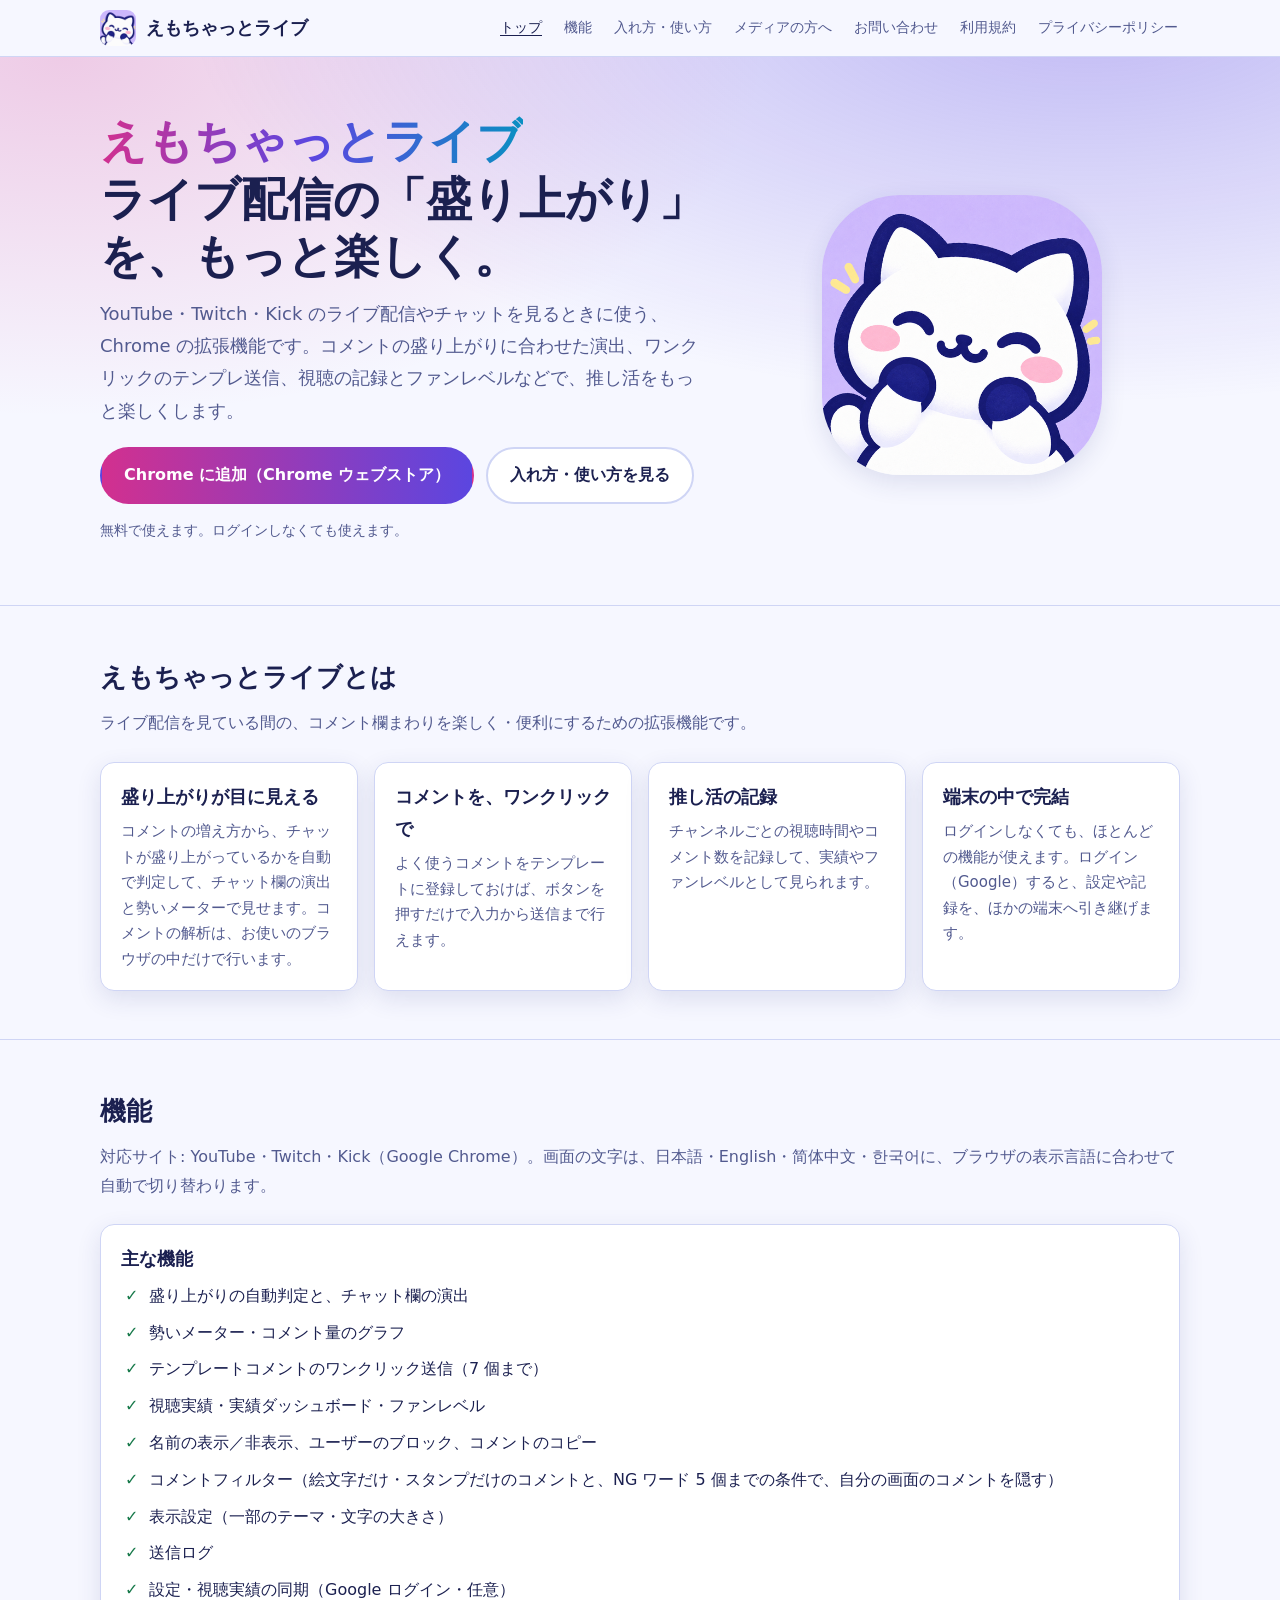
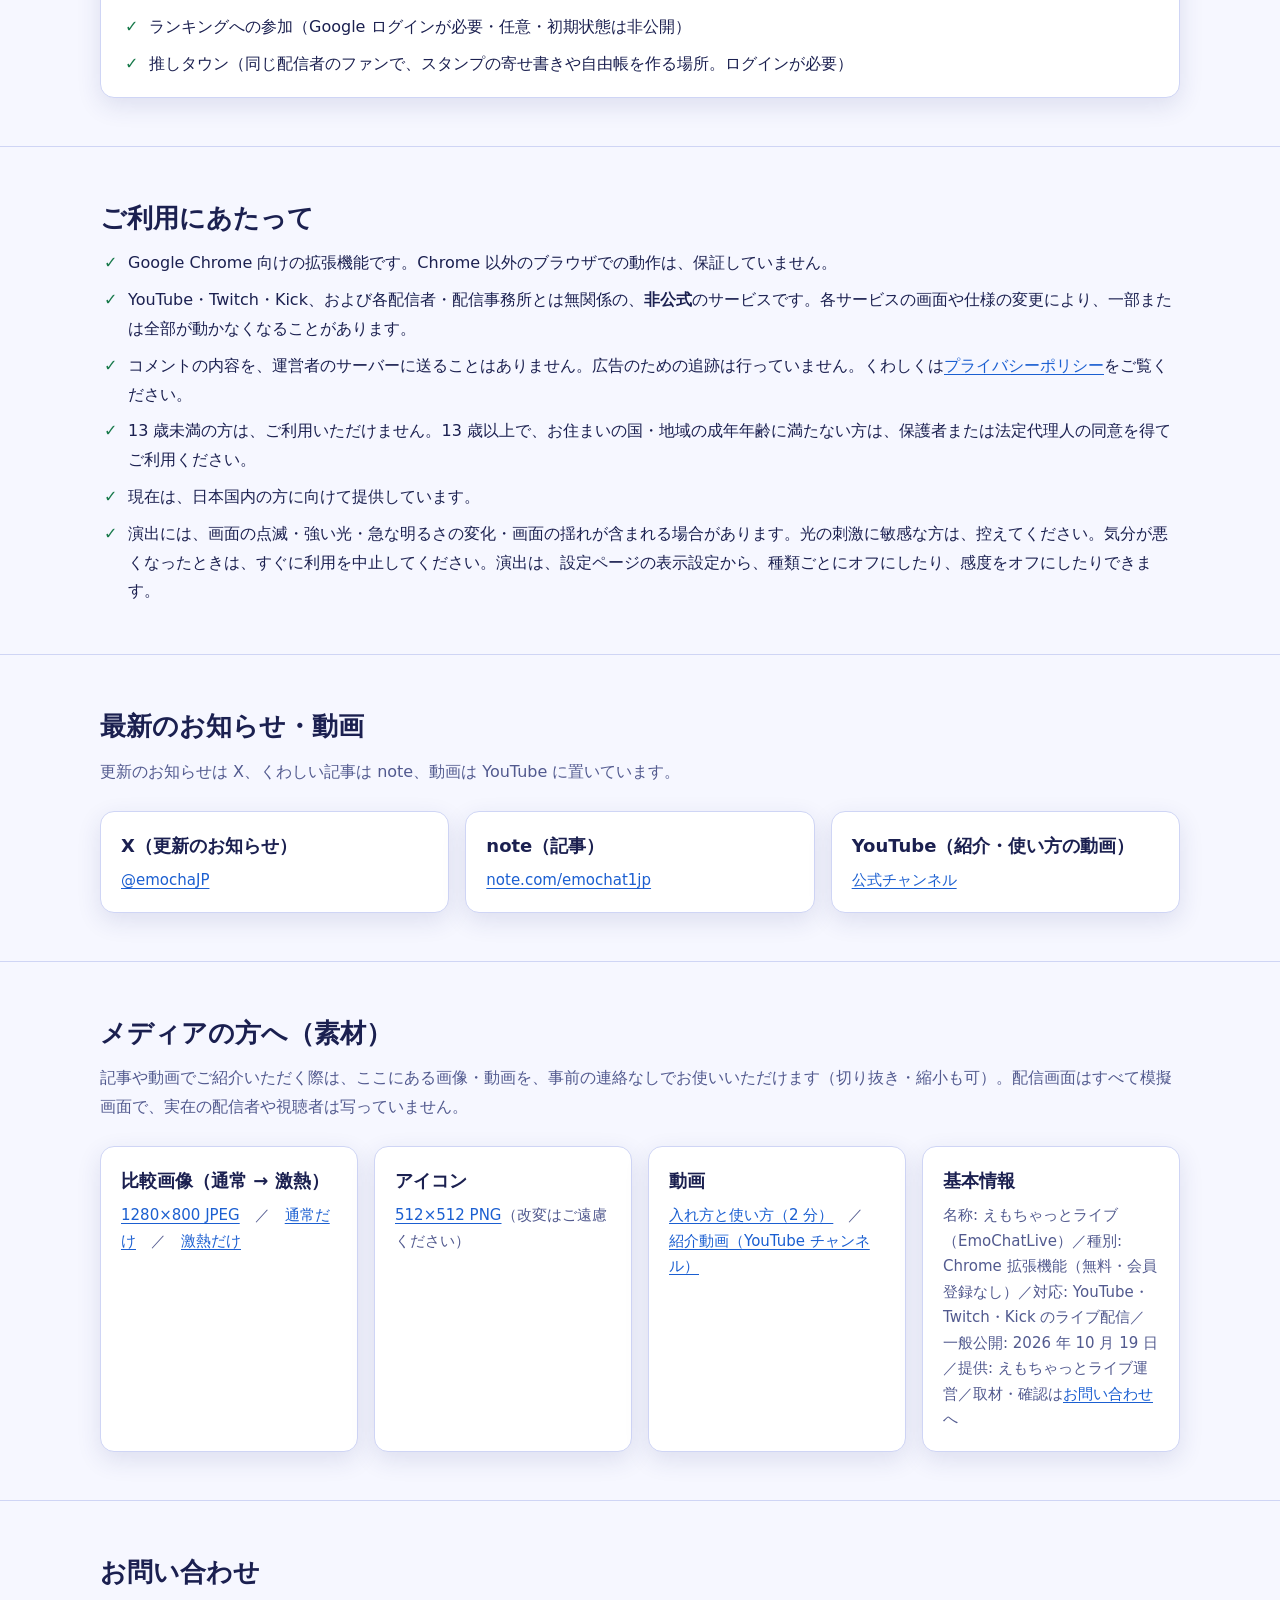
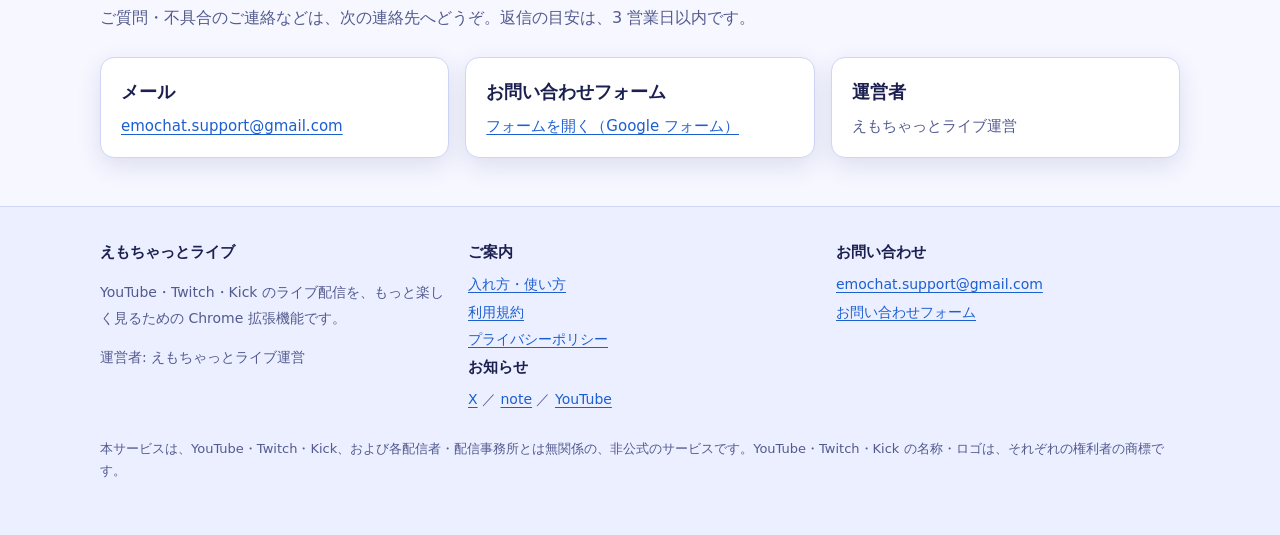
==== index.html @ 30ceb1df "サイト更新 2026-10-21: 入れ方・使い方ページ、メディア向け素材、お知らせのリンク、検索対策、運営者名を「えもちゃっとライブ運営」に" ====
<!doctype html>
<html lang="ja">
<head>
<meta charset="utf-8">
<meta name="viewport" content="width=device-width, initial-scale=1">
<meta name="google-site-verification" content="KepsqRYicGoGAo3bhRqk8QvxzoFtcmB6B_BzZNCmtBs">
<title>えもちゃっとライブ｜YouTube・Twitch・Kick のライブ配信のチャット欄が光る Chrome 拡張機能（無料）</title>
<meta name="description" content="YouTube・Twitch・Kick のライブ配信で、コメントが盛り上がるとチャット欄が光り、紙吹雪や花火が出る無料の Chrome 拡張機能「えもちゃっとライブ」の公式サイト。勢い表示・テンプレ送信・弾幕・名前非表示・推し活の記録まで、会員登録なしで使えます。">
<meta property="og:title" content="えもちゃっとライブ｜ライブ配信のチャット欄が光る Chrome 拡張機能（無料）">
<meta property="og:description" content="YouTube・Twitch・Kick のライブ配信で、コメントが盛り上がるとチャット欄が光り、紙吹雪や花火が出る無料の Chrome 拡張機能「えもちゃっとライブ」の公式サイト。勢い表示・テンプレ送信・弾幕・名前非表示・推し活の記録まで、会員登録なしで使えます。">
<meta property="og:type" content="website">
<meta property="og:image" content="https://shijou1019-netizen.github.io/emochatlive/assets/og-image.jpg">
<meta property="og:image:width" content="1200">
<meta property="og:image:height" content="630">
<meta property="og:url" content="https://shijou1019-netizen.github.io/emochatlive/">
<meta property="og:site_name" content="えもちゃっとライブ">
<meta name="twitter:card" content="summary_large_image">
<meta name="twitter:site" content="@emochaJP">
<meta name="theme-color" content="#0b1030">
<link rel="icon" type="image/png" href="assets/favicon.png">
<link rel="apple-touch-icon" href="assets/apple-touch-icon.png">
<link rel="canonical" href="https://shijou1019-netizen.github.io/emochatlive/">
<script type="application/ld+json">
{
  "@context": "https://schema.org",
  "@type": "SoftwareApplication",
  "name": "えもちゃっとライブ",
  "alternateName": "EmoChatLive",
  "operatingSystem": "Chrome",
  "applicationCategory": "BrowserApplication",
  "datePublished": "2026-10-19",
  "inLanguage": "ja",
  "url": "https://shijou1019-netizen.github.io/emochatlive/",
  "installUrl": "https://chromewebstore.google.com/detail/ccmgnfeochdpmiliekmijnaieobbimhi",
  "offers": { "@type": "Offer", "price": "0", "priceCurrency": "JPY" },
  "description": "YouTube・Twitch・Kick のライブ配信で、コメントが盛り上がるとチャット欄が光り、紙吹雪や花火が出る無料の Chrome 拡張機能。勢い表示・テンプレ送信・弾幕・名前非表示・推し活の記録。会員登録なし。"
}
</script>
<link rel="stylesheet" href="assets/site.css">

</head>
<body>
<a class="skip" href="#main">本文へ移動</a>
<header class="site-header">
  <div class="wrap">
    <a class="brand" href="index.html"><img src="assets/apple-touch-icon.png" alt="" width="36" height="36">えもちゃっとライブ</a>
    <nav class="site-nav" aria-label="サイト内メニュー"><a href="index.html" aria-current="page">トップ</a><a href="index.html#features">機能</a><a href="guide.html">入れ方・使い方</a><a href="index.html#presskit">メディアの方へ</a><a href="index.html#contact">お問い合わせ</a><a href="terms.html">利用規約</a><a href="privacy.html">プライバシーポリシー</a></nav>
  </div>
</header>
<main id="main">

<section class="hero">
  <div class="wrap">
    <div>
      <h1><span class="grad">えもちゃっとライブ</span><br>ライブ配信の「盛り上がり」を、もっと楽しく。</h1>
      <p class="lead">YouTube・Twitch・Kick のライブ配信やチャットを見るときに使う、Chrome の拡張機能です。コメントの盛り上がりに合わせた演出、ワンクリックのテンプレ送信、視聴の記録とファンレベルなどで、推し活をもっと楽しくします。</p>
      <div class="cta">
        <a class="btn primary" href="https://chromewebstore.google.com/detail/ccmgnfeochdpmiliekmijnaieobbimhi" rel="noopener">Chrome に追加（Chrome ウェブストア）</a>
        <a class="btn ghost" href="guide.html">入れ方・使い方を見る</a>
      </div>
      <p class="note">無料で使えます。ログインしなくても使えます。</p>
    </div>
    <img class="icon" src="assets/icon-512.png" alt="えもちゃっとライブのアイコン" width="280" height="280">
  </div>
</section>

<section class="block" id="about">
  <div class="wrap">
    <h2>えもちゃっとライブとは</h2>
    <p class="sub">ライブ配信を見ている間の、コメント欄まわりを楽しく・便利にするための拡張機能です。</p>
    <div class="cards">
      <div class="card"><h3>盛り上がりが目に見える</h3><p>コメントの増え方から、チャットが盛り上がっているかを自動で判定して、チャット欄の演出と勢いメーターで見せます。コメントの解析は、お使いのブラウザの中だけで行います。</p></div>
      <div class="card"><h3>コメントを、ワンクリックで</h3><p>よく使うコメントをテンプレートに登録しておけば、ボタンを押すだけで入力から送信まで行えます。</p></div>
      <div class="card"><h3>推し活の記録</h3><p>チャンネルごとの視聴時間やコメント数を記録して、実績やファンレベルとして見られます。</p></div>
      <div class="card"><h3>端末の中で完結</h3><p>ログインしなくても、ほとんどの機能が使えます。ログイン（Google）すると、設定や記録を、ほかの端末へ引き継げます。</p></div>
    </div>
  </div>
</section>

<section class="block" id="features">
  <div class="wrap">
    <h2>機能</h2>
    <p class="sub">対応サイト: YouTube・Twitch・Kick（Google Chrome）。画面の文字は、日本語・English・简体中文・한국어に、ブラウザの表示言語に合わせて自動で切り替わります。</p>
    <div class="cards">
      <div class="card">
        <h3>主な機能</h3>
        <ul class="check">
          <li>盛り上がりの自動判定と、チャット欄の演出</li>
          <li>勢いメーター・コメント量のグラフ</li>
          <li>テンプレートコメントのワンクリック送信（7 個まで）</li>
          <li>視聴実績・実績ダッシュボード・ファンレベル</li>
          <li>名前の表示／非表示、ユーザーのブロック、コメントのコピー</li>
          <li>コメントフィルター（絵文字だけ・スタンプだけのコメントと、NG ワード 5 個までの条件で、自分の画面のコメントを隠す）</li>
          <li>表示設定（一部のテーマ・文字の大きさ）</li>
          <li>送信ログ</li>
          <li>設定・視聴実績の同期（Google ログイン・任意）</li>
          <li>ランキングへの参加（Google ログインが必要・任意・初期状態は非公開）</li>
          <li>推しタウン（同じ配信者のファンで、スタンプの寄せ書きや自由帳を作る場所。ログインが必要）</li>
        </ul>
      </div>
    </div>
  </div>
</section>

<section class="block" id="notes">
  <div class="wrap">
    <h2>ご利用にあたって</h2>
    <ul class="check">
      <li>Google Chrome 向けの拡張機能です。Chrome 以外のブラウザでの動作は、保証していません。</li>
      <li>YouTube・Twitch・Kick、および各配信者・配信事務所とは無関係の、<strong>非公式</strong>のサービスです。各サービスの画面や仕様の変更により、一部または全部が動かなくなることがあります。</li>
      <li>コメントの内容を、運営者のサーバーに送ることはありません。広告のための追跡は行っていません。くわしくは<a href="privacy.html">プライバシーポリシー</a>をご覧ください。</li>
      <li>13 歳未満の方は、ご利用いただけません。13 歳以上で、お住まいの国・地域の成年年齢に満たない方は、保護者または法定代理人の同意を得てご利用ください。</li>
      <li>現在は、日本国内の方に向けて提供しています。</li>
      <li>演出には、画面の点滅・強い光・急な明るさの変化・画面の揺れが含まれる場合があります。光の刺激に敏感な方は、控えてください。気分が悪くなったときは、すぐに利用を中止してください。演出は、設定ページの表示設定から、種類ごとにオフにしたり、感度をオフにしたりできます。</li>
    </ul>
  </div>
</section>

<section class="block" id="news">
  <div class="wrap">
    <h2>最新のお知らせ・動画</h2>
    <p class="sub">更新のお知らせは X、くわしい記事は note、動画は YouTube に置いています。</p>
    <div class="cards">
      <div class="card"><h3>X（更新のお知らせ）</h3><p><a href="https://x.com/emochaJP" rel="noopener">@emochaJP</a></p></div>
      <div class="card"><h3>note（記事）</h3><p><a href="https://note.com/emochat1jp" rel="noopener">note.com/emochat1jp</a></p></div>
      <div class="card"><h3>YouTube（紹介・使い方の動画）</h3><p><a href="https://www.youtube.com/channel/UCHvUQa8JIJ85x5aRddIYgwg" rel="noopener">公式チャンネル</a></p></div>
    </div>
  </div>
</section>

<section class="block" id="presskit">
  <div class="wrap">
    <h2>メディアの方へ（素材）</h2>
    <p class="sub">記事や動画でご紹介いただく際は、ここにある画像・動画を、事前の連絡なしでお使いいただけます（切り抜き・縮小も可）。配信画面はすべて模擬画面で、実在の配信者や視聴者は写っていません。</p>
    <div class="cards">
      <div class="card"><h3>比較画像（通常 → 激熱）</h3><p><a href="assets/press/compare-1280x800.jpg">1280×800 JPEG</a>　／　<a href="assets/press/normal-1280x800.jpg">通常だけ</a>　／　<a href="assets/press/hot-1280x800.jpg">激熱だけ</a></p></div>
      <div class="card"><h3>アイコン</h3><p><a href="assets/press/icon-512.png">512×512 PNG</a>（改変はご遠慮ください）</p></div>
      <div class="card"><h3>動画</h3><p><a href="https://youtu.be/KnV9Jp4dKCM" rel="noopener">入れ方と使い方（2 分）</a>　／　<a href="https://www.youtube.com/channel/UCHvUQa8JIJ85x5aRddIYgwg" rel="noopener">紹介動画（YouTube チャンネル）</a></p></div>
      <div class="card"><h3>基本情報</h3><p>名称: えもちゃっとライブ（EmoChatLive）／種別: Chrome 拡張機能（無料・会員登録なし）／対応: YouTube・Twitch・Kick のライブ配信／一般公開: 2026 年 10 月 19 日／提供: えもちゃっとライブ運営／取材・確認は<a href="#contact">お問い合わせ</a>へ</p></div>
    </div>
  </div>
</section>

<section class="block" id="contact">
  <div class="wrap">
    <h2>お問い合わせ</h2>
    <p class="sub">ご質問・不具合のご連絡などは、次の連絡先へどうぞ。返信の目安は、3 営業日以内です。</p>
    <div class="cards">
      <div class="card"><h3>メール</h3><p><a href="mailto:emochat.support@gmail.com">emochat.support@gmail.com</a></p></div>
      <div class="card"><h3>お問い合わせフォーム</h3><p><a href="https://forms.gle/gG2bjkBKoV6GZP6CA" rel="noopener">フォームを開く（Google フォーム）</a></p></div>
      <div class="card"><h3>運営者</h3><p>えもちゃっとライブ運営</p></div>
    </div>
  </div>
</section>

</main>
<footer class="site-footer">
  <div class="wrap">
    <div class="cols">
      <div>
        <h2>えもちゃっとライブ</h2>
        <p>YouTube・Twitch・Kick のライブ配信を、もっと楽しく見るための Chrome 拡張機能です。</p>
        <p>運営者: えもちゃっとライブ運営</p>
      </div>
      <div>
        <h2>ご案内</h2>
        <ul>
          <li><a href="guide.html">入れ方・使い方</a></li>
          <li><a href="terms.html">利用規約</a></li>
          <li><a href="privacy.html">プライバシーポリシー</a></li>
        </ul>
        <h2>お知らせ</h2>
        <ul>
          <li><a href="https://x.com/emochaJP" rel="noopener">X</a> ／ <a href="https://note.com/emochat1jp" rel="noopener">note</a> ／ <a href="https://www.youtube.com/channel/UCHvUQa8JIJ85x5aRddIYgwg" rel="noopener">YouTube</a></li>
        </ul>
      </div>
      <div>
        <h2>お問い合わせ</h2>
        <ul>
          <li><a href="mailto:emochat.support@gmail.com">emochat.support@gmail.com</a></li>
          <li><a href="https://forms.gle/gG2bjkBKoV6GZP6CA" rel="noopener">お問い合わせフォーム</a></li>
        </ul>
      </div>
    </div>
    <p class="legal-note">本サービスは、YouTube・Twitch・Kick、および各配信者・配信事務所とは無関係の、非公式のサービスです。YouTube・Twitch・Kick の名称・ロゴは、それぞれの権利者の商標です。</p>
  </div>
</footer>
</body>
</html>
---- assets/site.css ----
/* えもちゃ 公式サイト（静的サイト）。外部のフォント・スクリプトは使わない */
:root {
  --bg: #0b1030;
  --bg-2: #121845;
  --surface: #171e52;
  --surface-2: #1d2560;
  --border: #323c86;
  --text: #eef0ff;
  --muted: #aab1e0;
  --link: #8fd3ff;
  --accent: #ff7ac8;
  --accent-2: #8f7bff;
  --accent-3: #46d9ff;
  --ok: #7be3a7;
  --todo-bg: #fff3b0;
  --todo-text: #4a3b00;
  --todo-border: #d4a900;
  --radius: 14px;
  --shadow: 0 8px 30px rgba(0, 0, 0, 0.35);
}
@media (prefers-color-scheme: light) {
  :root {
    --bg: #f6f7ff;
    --bg-2: #ecefff;
    --surface: #ffffff;
    --surface-2: #f1f3ff;
    --border: #cfd5f5;
    --text: #1b2050;
    --muted: #525a8f;
    --link: #1b5fd1;
    --accent: #d2308f;
    --accent-2: #5b46e0;
    --accent-3: #0a8fc2;
    --ok: #17794a;
    --shadow: 0 8px 24px rgba(40, 50, 120, 0.12);
  }
}

* { box-sizing: border-box; }
html { scroll-behavior: smooth; -webkit-text-size-adjust: 100%; }
body {
  margin: 0;
  background: var(--bg);
  color: var(--text);
  font-family: "Hiragino Kaku Gothic ProN", "Hiragino Sans", "Noto Sans JP", "Yu Gothic UI", "Yu Gothic", Meiryo, system-ui, sans-serif;
  font-size: 16px;
  line-height: 1.8;
}
a { color: var(--link); text-underline-offset: 3px; }
a:hover { text-decoration-thickness: 2px; }
a:focus-visible, .btn:focus-visible { outline: 3px solid var(--accent-3); outline-offset: 2px; border-radius: 4px; }
img { max-width: 100%; height: auto; }
.wrap { width: min(1080px, 100% - 32px); margin-inline: auto; }
.narrow { width: min(780px, 100% - 32px); margin-inline: auto; }
.skip { position: absolute; left: -999px; top: 0; background: var(--surface); color: var(--text); padding: 8px 12px; z-index: 10; }
.skip:focus { left: 8px; top: 8px; }

/* ヘッダー */
.site-header { border-bottom: 1px solid var(--border); background: color-mix(in srgb, var(--bg) 92%, transparent); position: sticky; top: 0; z-index: 5; backdrop-filter: blur(8px); }
.site-header .wrap { display: flex; align-items: center; justify-content: space-between; gap: 16px; padding-block: 10px; flex-wrap: wrap; }
.brand { display: flex; align-items: center; gap: 10px; color: var(--text); text-decoration: none; font-weight: 700; font-size: 18px; }
.brand img { width: 36px; height: 36px; border-radius: 9px; }
.site-nav { display: flex; gap: 4px 18px; flex-wrap: wrap; font-size: 14px; }
.site-nav a { color: var(--muted); text-decoration: none; padding: 4px 2px; }
.site-nav a:hover, .site-nav a[aria-current="page"] { color: var(--text); text-decoration: underline; }

/* ヒーロー */
.hero { background: radial-gradient(900px 400px at 85% -10%, color-mix(in srgb, var(--accent-2) 35%, transparent), transparent), radial-gradient(700px 360px at 5% 0%, color-mix(in srgb, var(--accent) 22%, transparent), transparent); padding: 56px 0 48px; }
.hero .wrap { display: grid; grid-template-columns: 1.4fr 1fr; gap: 32px; align-items: center; }
.hero h1 { font-size: clamp(30px, 5vw, 46px); line-height: 1.25; margin: 0 0 12px; }
.hero h1 .grad { background: linear-gradient(90deg, var(--accent), var(--accent-2), var(--accent-3)); -webkit-background-clip: text; background-clip: text; color: transparent; }
.hero p.lead { font-size: 18px; color: var(--muted); margin: 0 0 20px; }
.hero .icon { justify-self: center; width: min(280px, 70%); border-radius: 28%; box-shadow: var(--shadow); }
.btn { display: inline-block; padding: 12px 22px; border-radius: 999px; text-decoration: none; font-weight: 700; border: 2px solid transparent; }
.btn.primary { background: linear-gradient(90deg, var(--accent), var(--accent-2)); color: #fff; }
.btn.ghost { border-color: var(--border); color: var(--text); background: var(--surface); }
.btn[aria-disabled="true"] { opacity: 0.85; cursor: default; }
.cta { display: flex; gap: 12px; flex-wrap: wrap; align-items: center; }
.note { color: var(--muted); font-size: 14px; }

/* セクション */
section.block { padding: 48px 0; border-top: 1px solid var(--border); }
section.block h2 { font-size: 26px; margin: 0 0 8px; }
section.block > .wrap > p.sub, section.block > .narrow > p.sub { color: var(--muted); margin: 0 0 24px; }
.cards { display: grid; grid-template-columns: repeat(auto-fit, minmax(240px, 1fr)); gap: 16px; }
.card { background: var(--surface); border: 1px solid var(--border); border-radius: var(--radius); padding: 18px 20px; box-shadow: var(--shadow); }
.card h3 { margin: 0 0 6px; font-size: 18px; }
.card p { margin: 0; color: var(--muted); font-size: 15px; line-height: 1.7; }
ul.check { list-style: none; padding: 0; margin: 0; display: grid; gap: 8px; }
ul.check li { padding-left: 28px; position: relative; }
ul.check li::before { content: "✓"; position: absolute; left: 4px; color: var(--ok); font-weight: 700; }

/* 料金 */
.plans { display: grid; grid-template-columns: repeat(auto-fit, minmax(230px, 1fr)); gap: 16px; align-items: stretch; }
.plan { background: var(--surface); border: 2px solid var(--border); border-radius: var(--radius); padding: 22px 20px; display: flex; flex-direction: column; gap: 6px; position: relative; }
.plan.recommended { border-color: var(--accent); box-shadow: var(--shadow); }
.plan .badge { position: absolute; top: -13px; right: 16px; background: var(--accent); color: #fff; font-size: 13px; font-weight: 700; padding: 2px 12px; border-radius: 999px; }
.plan h3 { margin: 0; font-size: 18px; }
.plan .price { font-size: 32px; font-weight: 800; line-height: 1.2; }
.plan .price small { font-size: 14px; font-weight: 500; color: var(--muted); }
.plan .detail { color: var(--muted); font-size: 14px; margin: 0; }
.fineprint { color: var(--muted); font-size: 14px; margin-top: 16px; }

/* 表（特商法） */
table.legal { width: 100%; border-collapse: collapse; background: var(--surface); border: 1px solid var(--border); border-radius: var(--radius); overflow: hidden; }
table.legal th, table.legal td { text-align: left; vertical-align: top; padding: 14px 16px; border-bottom: 1px solid var(--border); }
table.legal th { width: 12em; background: var(--surface-2); font-weight: 700; }
table.legal tr:last-child th, table.legal tr:last-child td { border-bottom: 0; }
table.legal td > :first-child { margin-top: 0; }
table.legal td > :last-child { margin-bottom: 0; }
@media (max-width: 640px) {
  .hero .wrap { grid-template-columns: 1fr; }
  .hero .icon { order: -1; width: 140px; }
  table.legal, table.legal tbody, table.legal tr, table.legal th, table.legal td { display: block; width: 100%; }
  table.legal th { border-bottom: 0; padding-bottom: 4px; }
}

/* 文書ページ */
.doc { padding: 36px 0 64px; }
.doc h1 { font-size: 30px; margin: 0 0 8px; line-height: 1.35; }
.doc .meta { color: var(--muted); font-size: 14px; margin: 0 0 28px; }
.doc h2 { font-size: 21px; margin: 40px 0 8px; padding-bottom: 6px; border-bottom: 1px solid var(--border); line-height: 1.5; }
.doc h3 { font-size: 17px; margin: 24px 0 6px; }
.doc ol, .doc ul { padding-left: 1.5em; }
.doc li { margin: 4px 0; }
.doc table { width: 100%; border-collapse: collapse; margin: 12px 0; font-size: 15px; }
.doc table th, .doc table td { border: 1px solid var(--border); padding: 8px 10px; text-align: left; vertical-align: top; }
.doc table th { background: var(--surface-2); }
.doc .scroll { overflow-x: auto; }
.toc { background: var(--surface); border: 1px solid var(--border); border-radius: var(--radius); padding: 14px 20px; margin: 0 0 24px; font-size: 15px; }
.toc strong { display: block; margin-bottom: 4px; }
.toc ol { columns: 2; column-gap: 28px; margin: 0; }
@media (max-width: 640px) { .toc ol { columns: 1; } }

/* 公開前に人間が確定する箇所（公開前に、このクラスの要素をすべて確定して、取り除く） */
.todo { background: var(--todo-bg); color: var(--todo-text); border: 1px dashed var(--todo-border); border-radius: 4px; padding: 0 4px; }
.draft-banner { background: var(--todo-bg); color: var(--todo-text); border-bottom: 2px solid var(--todo-border); padding: 8px 16px; text-align: center; font-size: 14px; font-weight: 700; }

/* フッター */
.site-footer { border-top: 1px solid var(--border); background: var(--bg-2); padding: 32px 0 40px; color: var(--muted); font-size: 14px; }
.site-footer .cols { display: grid; grid-template-columns: repeat(auto-fit, minmax(220px, 1fr)); gap: 24px; }
.site-footer h2 { font-size: 15px; color: var(--text); margin: 0 0 6px; }
.site-footer ul { list-style: none; margin: 0; padding: 0; }
.site-footer li { margin: 2px 0; }
.site-footer .legal-note { margin-top: 24px; font-size: 13px; line-height: 1.7; }

@media (prefers-reduced-motion: reduce) { html { scroll-behavior: auto; } }

@media (max-width: 640px) { .site-header { position: static; } }
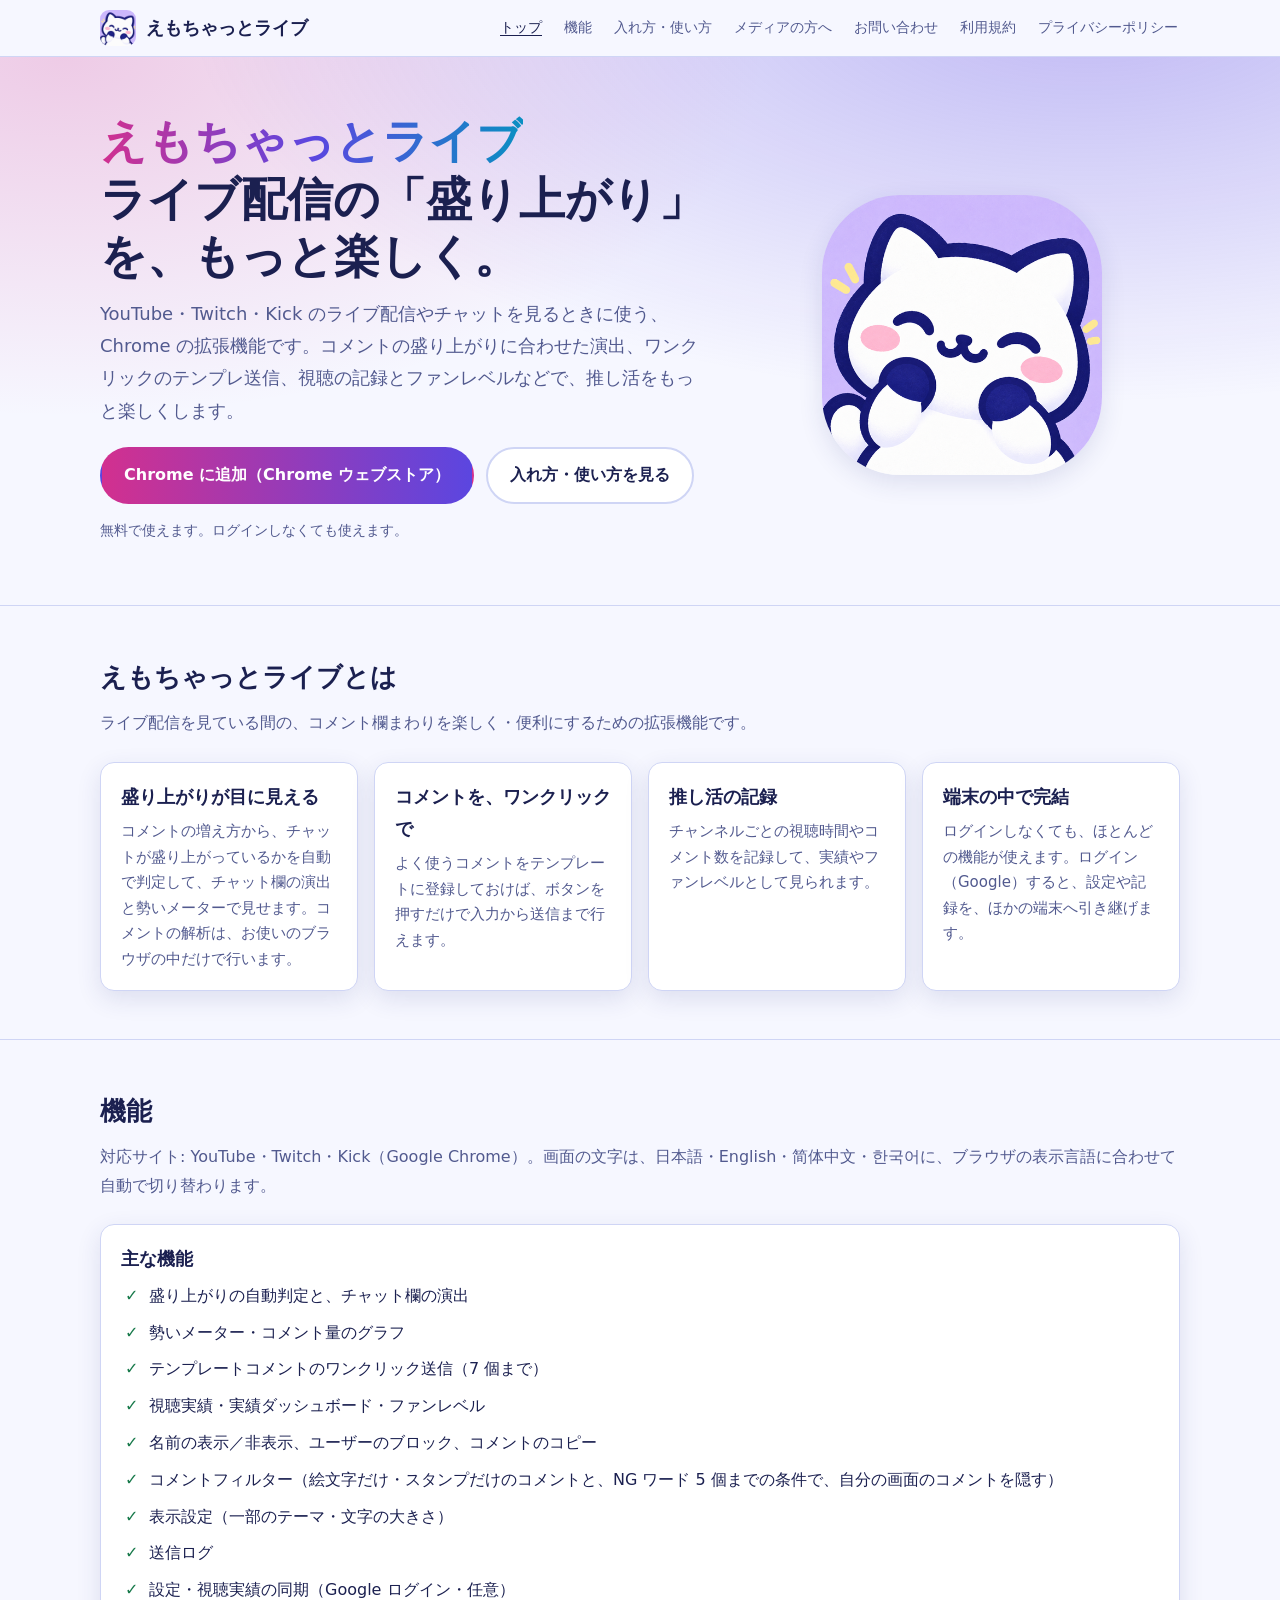
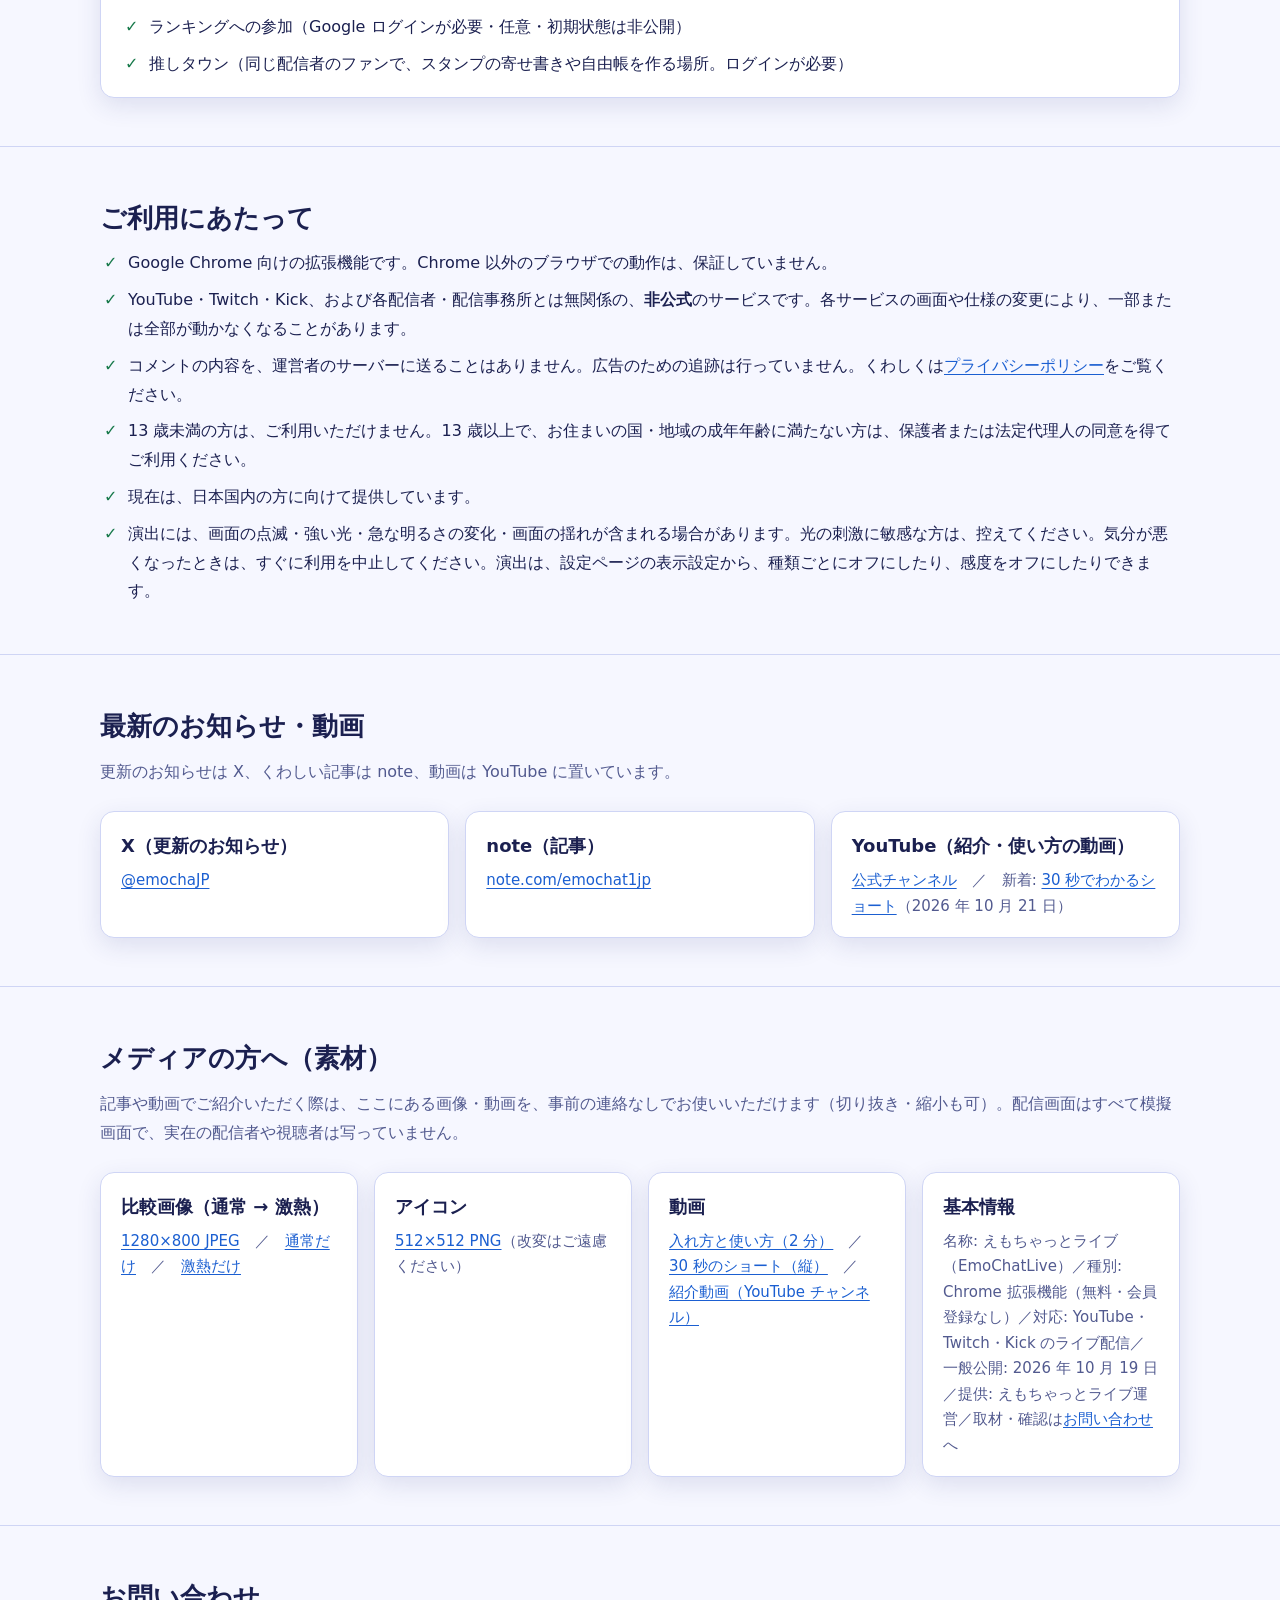
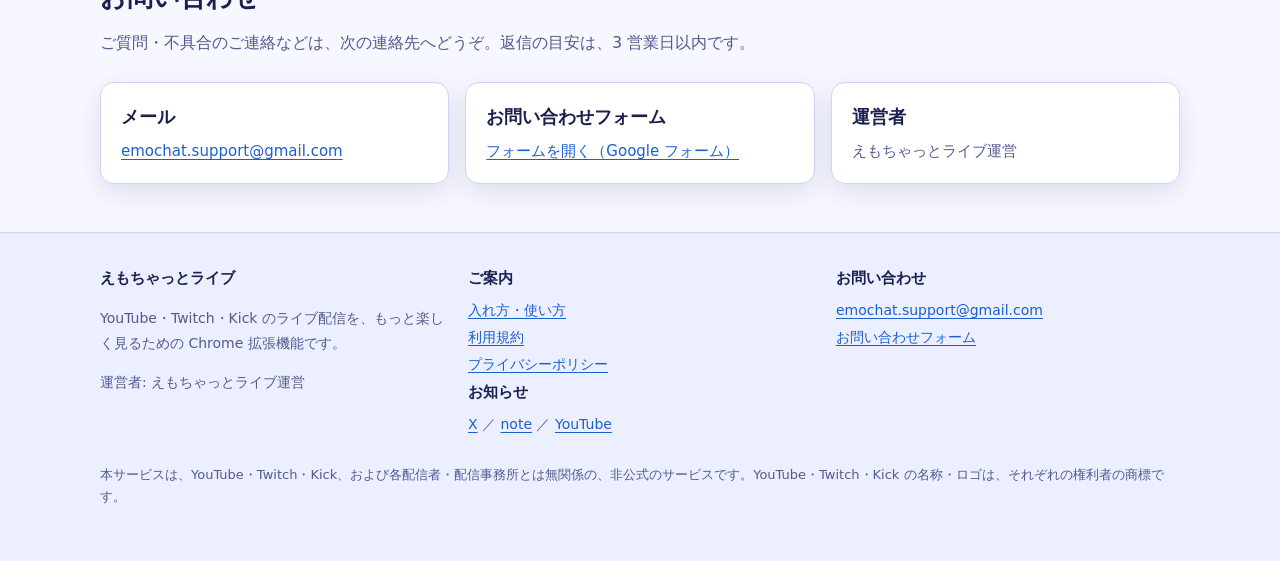
==== commit 4c0c257d: "最新のお知らせに 30 秒ショートを追加" ====
--- a/index.html
+++ b/index.html
@@ -123,7 +123,7 @@
     <div class="cards">
       <div class="card"><h3>X（更新のお知らせ）</h3><p><a href="https://x.com/emochaJP" rel="noopener">@emochaJP</a></p></div>
       <div class="card"><h3>note（記事）</h3><p><a href="https://note.com/emochat1jp" rel="noopener">note.com/emochat1jp</a></p></div>
-      <div class="card"><h3>YouTube（紹介・使い方の動画）</h3><p><a href="https://www.youtube.com/channel/UCHvUQa8JIJ85x5aRddIYgwg" rel="noopener">公式チャンネル</a></p></div>
+      <div class="card"><h3>YouTube（紹介・使い方の動画）</h3><p><a href="https://www.youtube.com/channel/UCHvUQa8JIJ85x5aRddIYgwg" rel="noopener">公式チャンネル</a>　／　新着: <a href="https://youtube.com/shorts/TvB9WoNJ7nE" rel="noopener">30 秒でわかるショート</a>（2026 年 10 月 21 日）</p></div>
     </div>
   </div>
 </section>
@@ -135,7 +135,7 @@
     <div class="cards">
       <div class="card"><h3>比較画像（通常 → 激熱）</h3><p><a href="assets/press/compare-1280x800.jpg">1280×800 JPEG</a>　／　<a href="assets/press/normal-1280x800.jpg">通常だけ</a>　／　<a href="assets/press/hot-1280x800.jpg">激熱だけ</a></p></div>
       <div class="card"><h3>アイコン</h3><p><a href="assets/press/icon-512.png">512×512 PNG</a>（改変はご遠慮ください）</p></div>
-      <div class="card"><h3>動画</h3><p><a href="https://youtu.be/KnV9Jp4dKCM" rel="noopener">入れ方と使い方（2 分）</a>　／　<a href="https://www.youtube.com/channel/UCHvUQa8JIJ85x5aRddIYgwg" rel="noopener">紹介動画（YouTube チャンネル）</a></p></div>
+      <div class="card"><h3>動画</h3><p><a href="https://youtu.be/KnV9Jp4dKCM" rel="noopener">入れ方と使い方（2 分）</a>　／　<a href="https://youtube.com/shorts/TvB9WoNJ7nE" rel="noopener">30 秒のショート（縦）</a>　／　<a href="https://www.youtube.com/channel/UCHvUQa8JIJ85x5aRddIYgwg" rel="noopener">紹介動画（YouTube チャンネル）</a></p></div>
       <div class="card"><h3>基本情報</h3><p>名称: えもちゃっとライブ（EmoChatLive）／種別: Chrome 拡張機能（無料・会員登録なし）／対応: YouTube・Twitch・Kick のライブ配信／一般公開: 2026 年 10 月 19 日／提供: えもちゃっとライブ運営／取材・確認は<a href="#contact">お問い合わせ</a>へ</p></div>
     </div>
   </div>
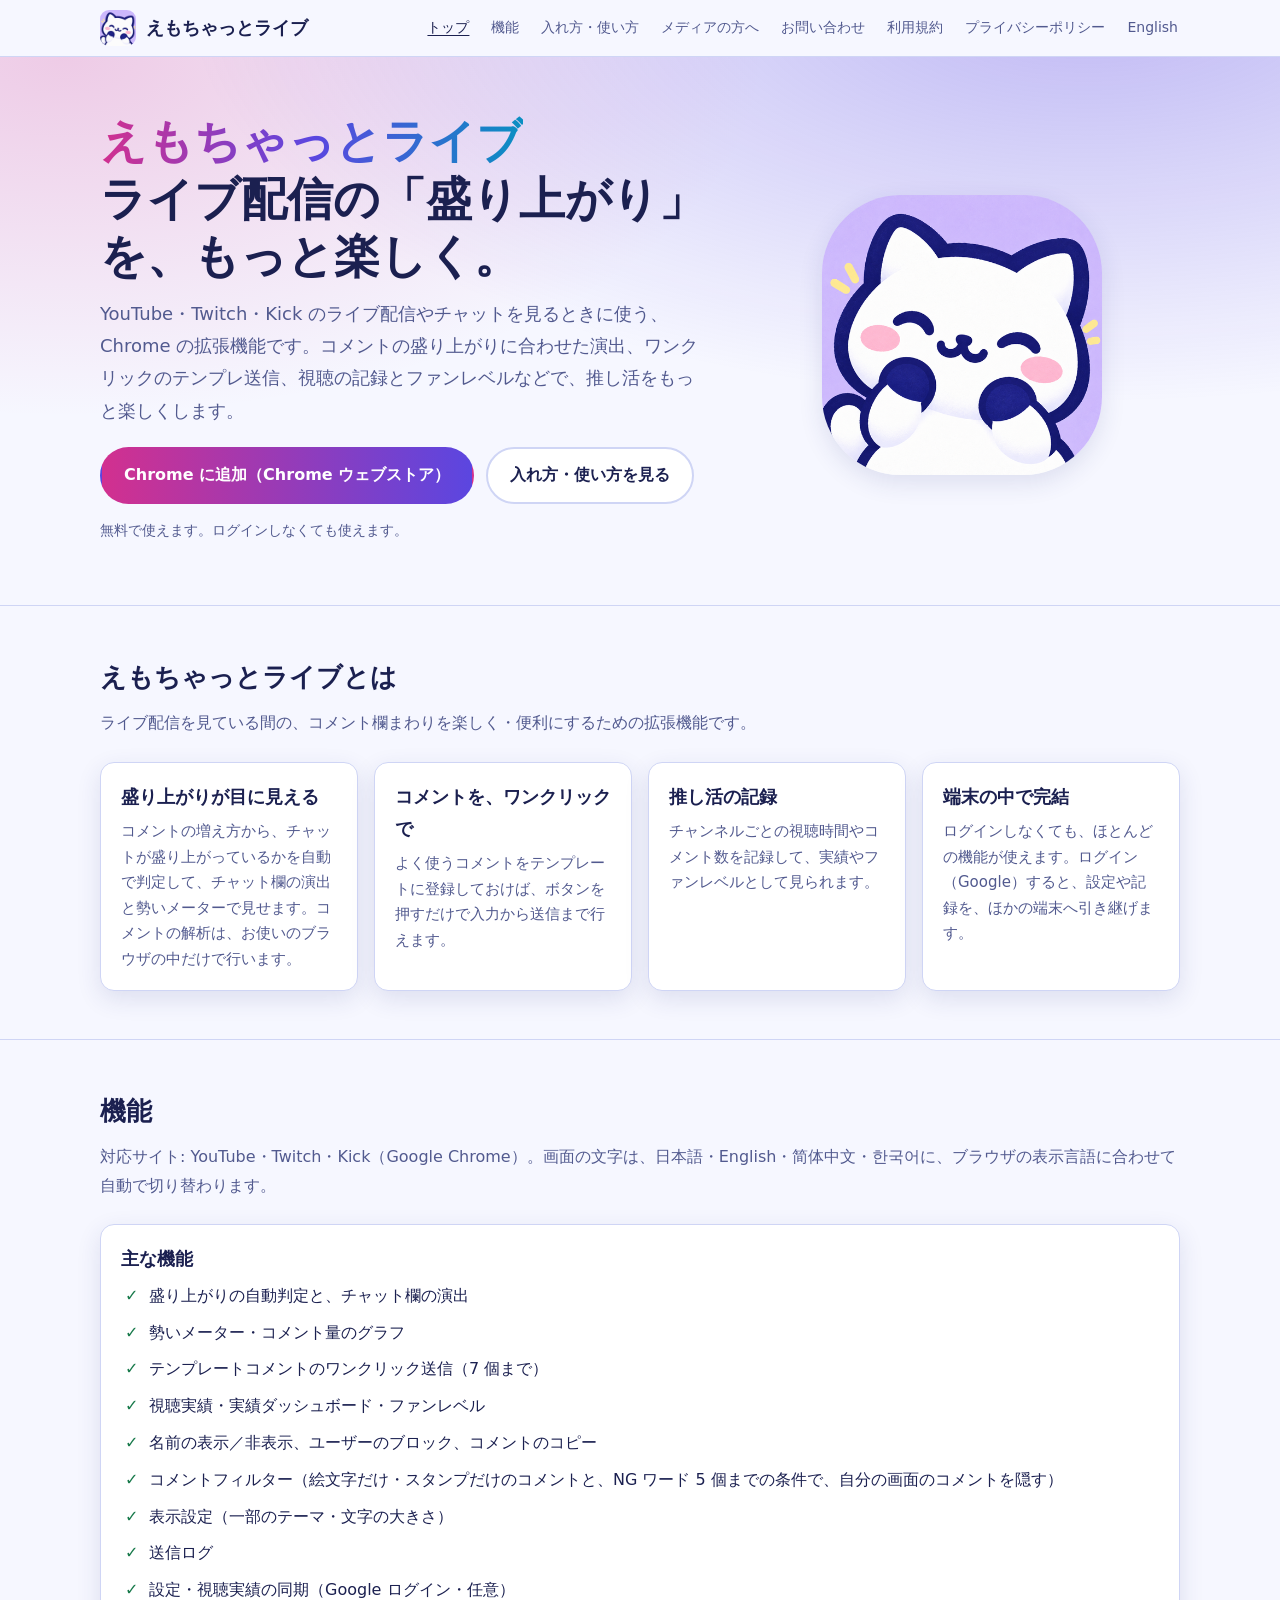
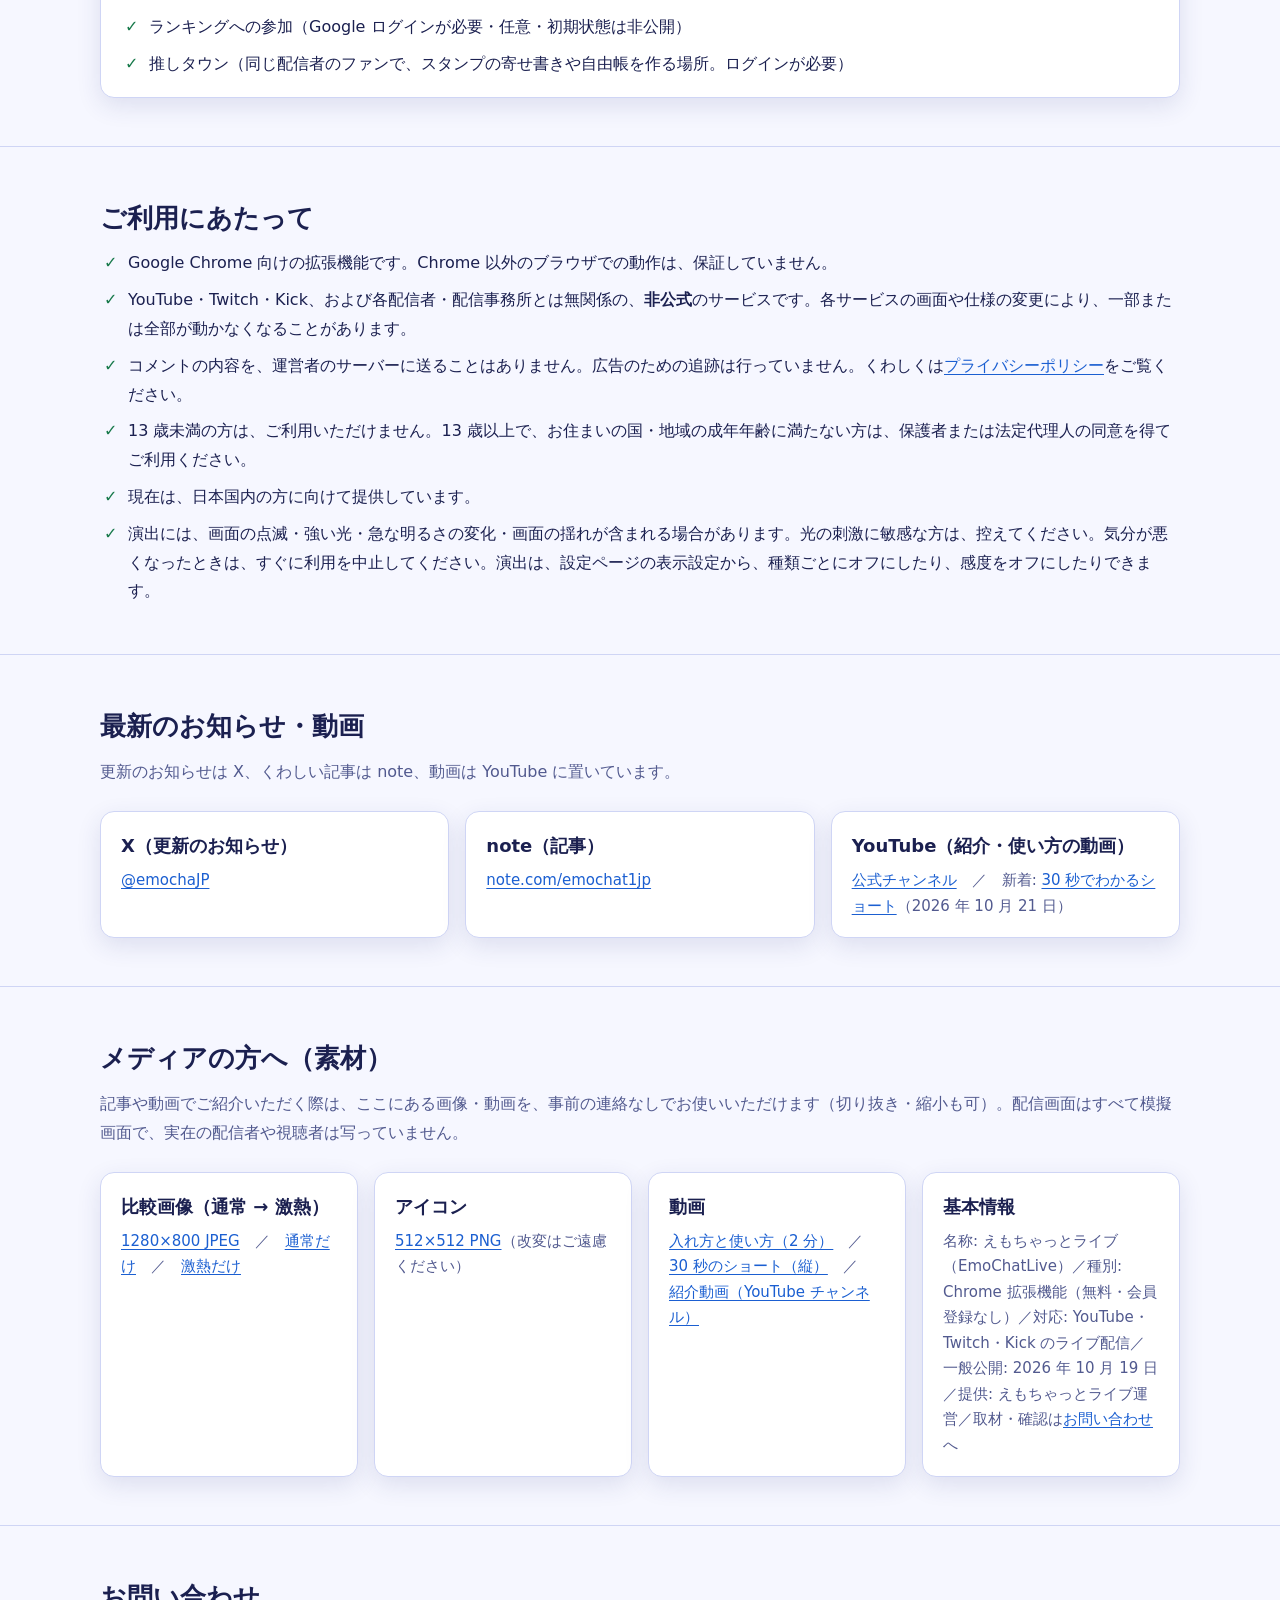
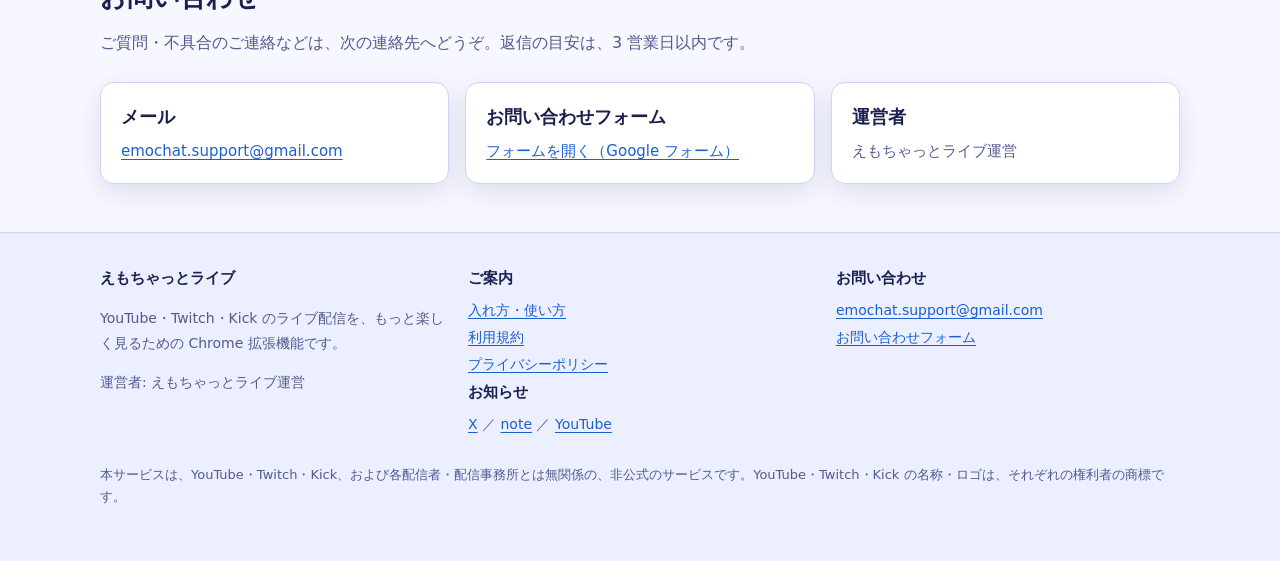
==== commit 940f57d3: "英語ページ（トップ・利用規約・プライバシーポリシー）を追加・各ページに English リンク" ====
--- a/index.html
+++ b/index.html
@@ -20,6 +20,8 @@
 <link rel="icon" type="image/png" href="assets/favicon.png">
 <link rel="apple-touch-icon" href="assets/apple-touch-icon.png">
 <link rel="canonical" href="https://shijou1019-netizen.github.io/emochatlive/">
+<link rel="alternate" hreflang="ja" href="https://shijou1019-netizen.github.io/emochatlive/">
+<link rel="alternate" hreflang="en" href="https://shijou1019-netizen.github.io/emochatlive/en/">
 <script type="application/ld+json">
 {
   "@context": "https://schema.org",
@@ -44,7 +46,7 @@
 <header class="site-header">
   <div class="wrap">
     <a class="brand" href="index.html"><img src="assets/apple-touch-icon.png" alt="" width="36" height="36">えもちゃっとライブ</a>
-    <nav class="site-nav" aria-label="サイト内メニュー"><a href="index.html" aria-current="page">トップ</a><a href="index.html#features">機能</a><a href="guide.html">入れ方・使い方</a><a href="index.html#presskit">メディアの方へ</a><a href="index.html#contact">お問い合わせ</a><a href="terms.html">利用規約</a><a href="privacy.html">プライバシーポリシー</a></nav>
+    <nav class="site-nav" aria-label="サイト内メニュー"><a href="index.html" aria-current="page">トップ</a><a href="index.html#features">機能</a><a href="guide.html">入れ方・使い方</a><a href="index.html#presskit">メディアの方へ</a><a href="index.html#contact">お問い合わせ</a><a href="terms.html">利用規約</a><a href="privacy.html">プライバシーポリシー</a><a href="en/index.html" lang="en">English</a></nav>
   </div>
 </header>
 <main id="main">
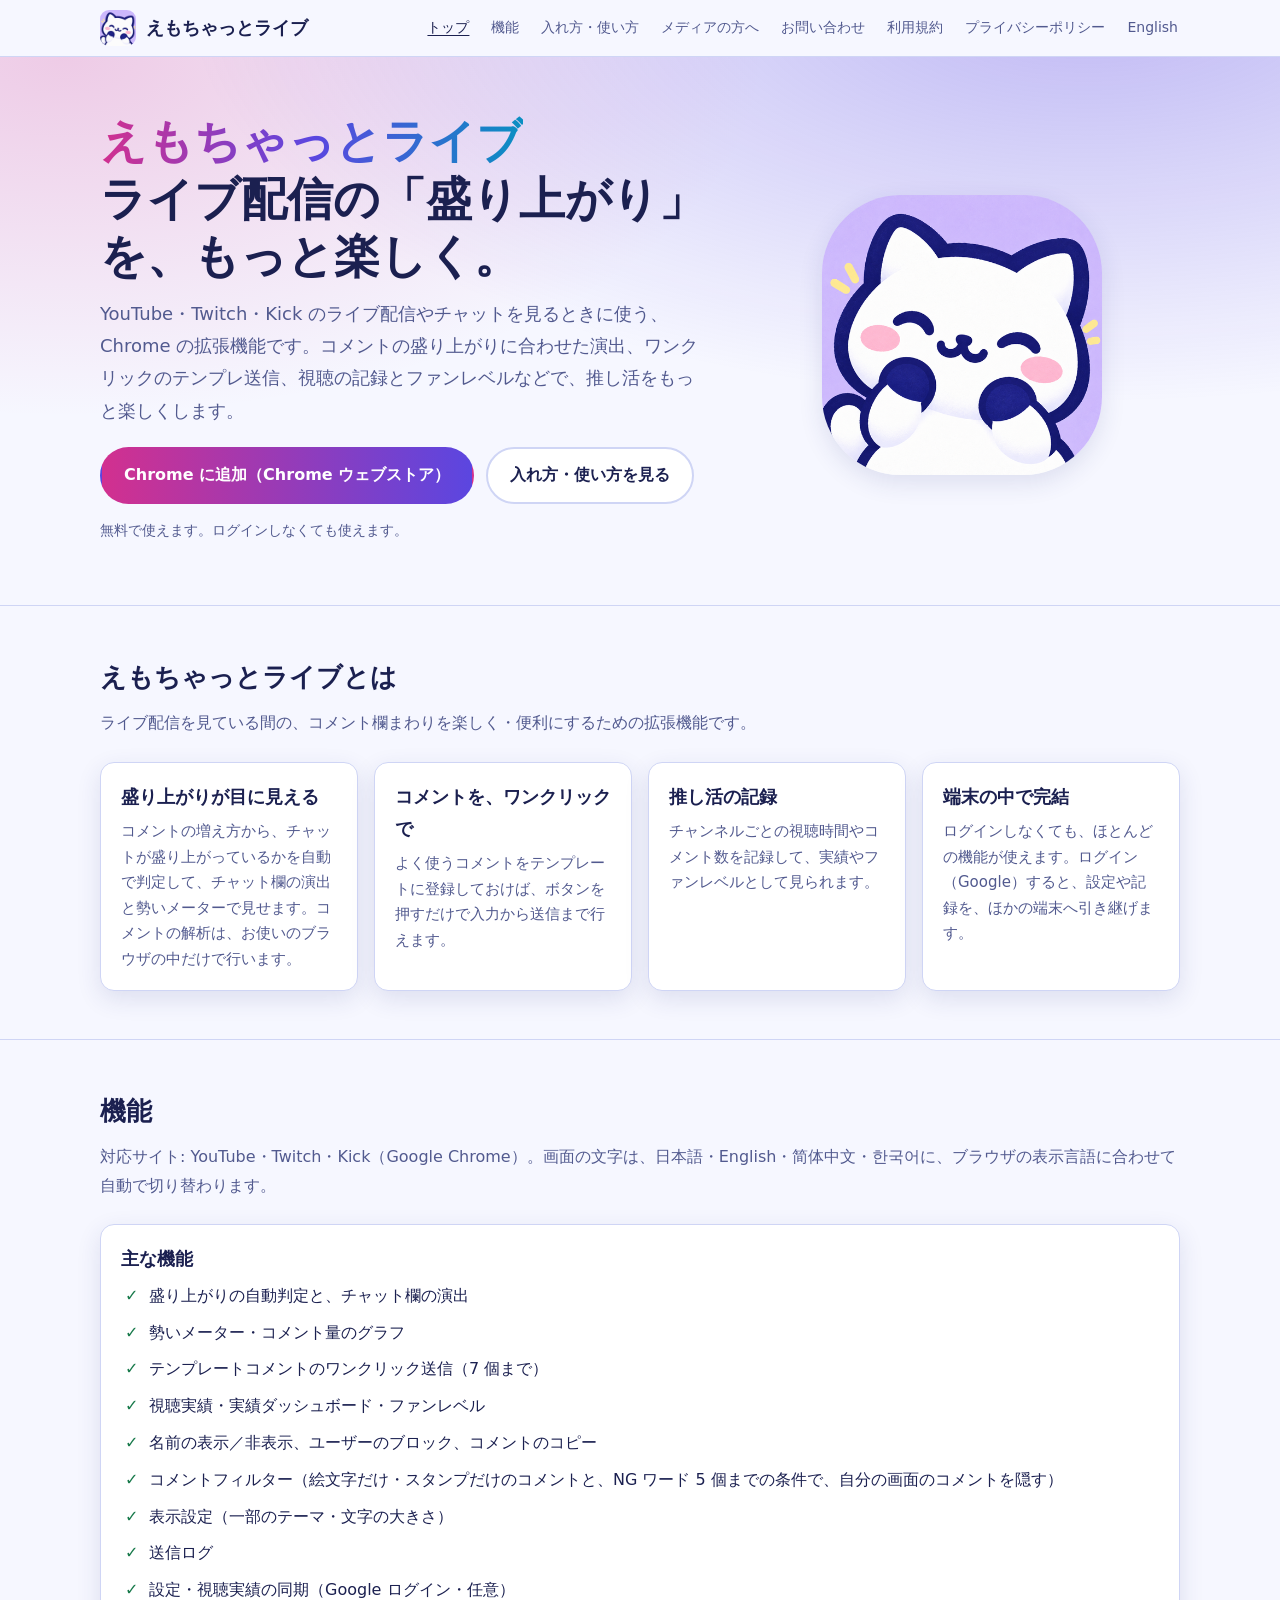
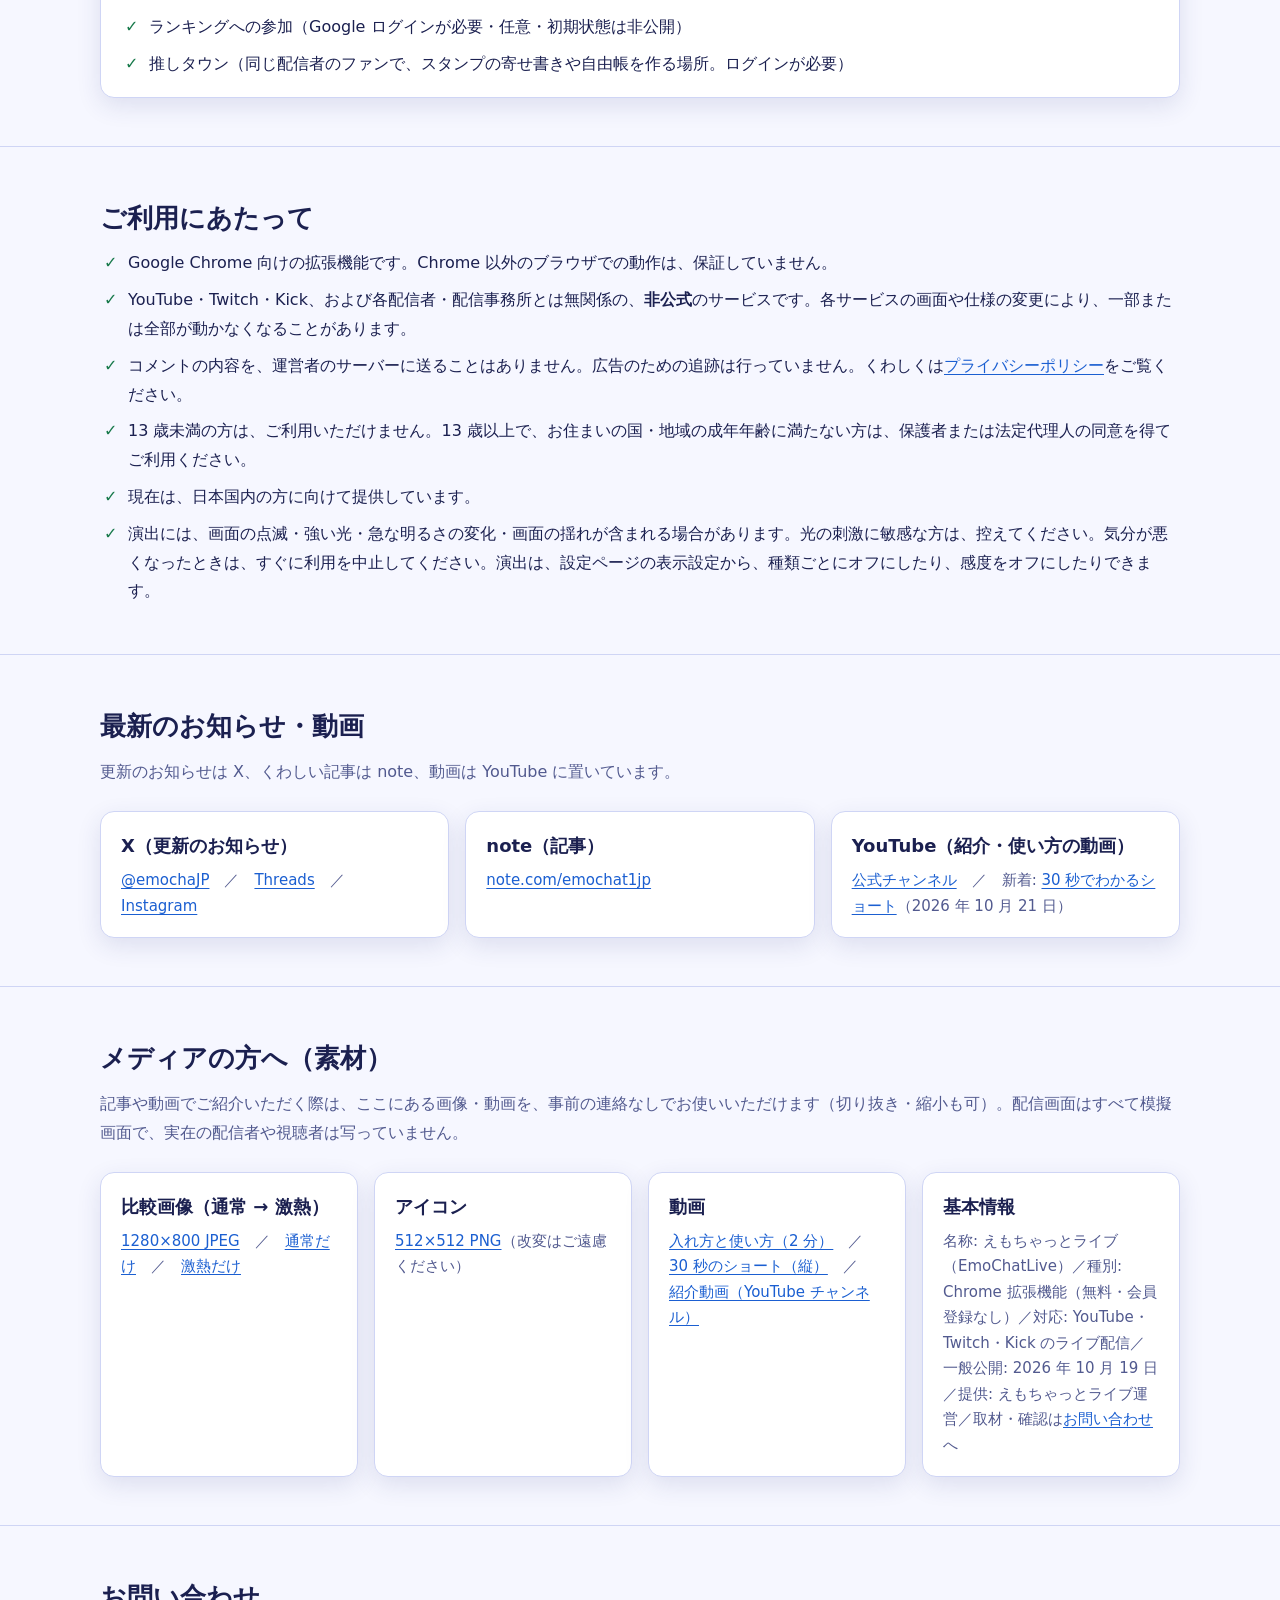
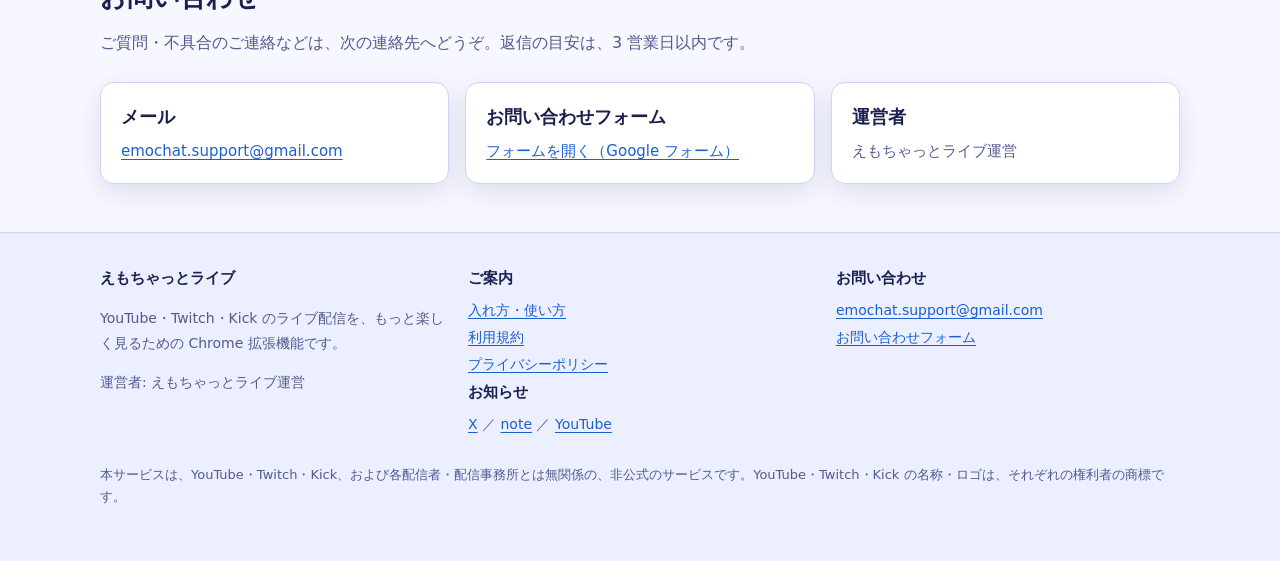
==== commit 5b573ed6: "お知らせに Threads と Instagram を追加" ====
--- a/index.html
+++ b/index.html
@@ -123,7 +123,7 @@
     <h2>最新のお知らせ・動画</h2>
     <p class="sub">更新のお知らせは X、くわしい記事は note、動画は YouTube に置いています。</p>
     <div class="cards">
-      <div class="card"><h3>X（更新のお知らせ）</h3><p><a href="https://x.com/emochaJP" rel="noopener">@emochaJP</a></p></div>
+      <div class="card"><h3>X（更新のお知らせ）</h3><p><a href="https://x.com/emochaJP" rel="noopener">@emochaJP</a>　／　<a href="https://www.threads.com/@emochajp" rel="noopener">Threads</a>　／　<a href="https://www.instagram.com/emochajp/" rel="noopener">Instagram</a></p></div>
       <div class="card"><h3>note（記事）</h3><p><a href="https://note.com/emochat1jp" rel="noopener">note.com/emochat1jp</a></p></div>
       <div class="card"><h3>YouTube（紹介・使い方の動画）</h3><p><a href="https://www.youtube.com/channel/UCHvUQa8JIJ85x5aRddIYgwg" rel="noopener">公式チャンネル</a>　／　新着: <a href="https://youtube.com/shorts/TvB9WoNJ7nE" rel="noopener">30 秒でわかるショート</a>（2026 年 10 月 21 日）</p></div>
     </div>
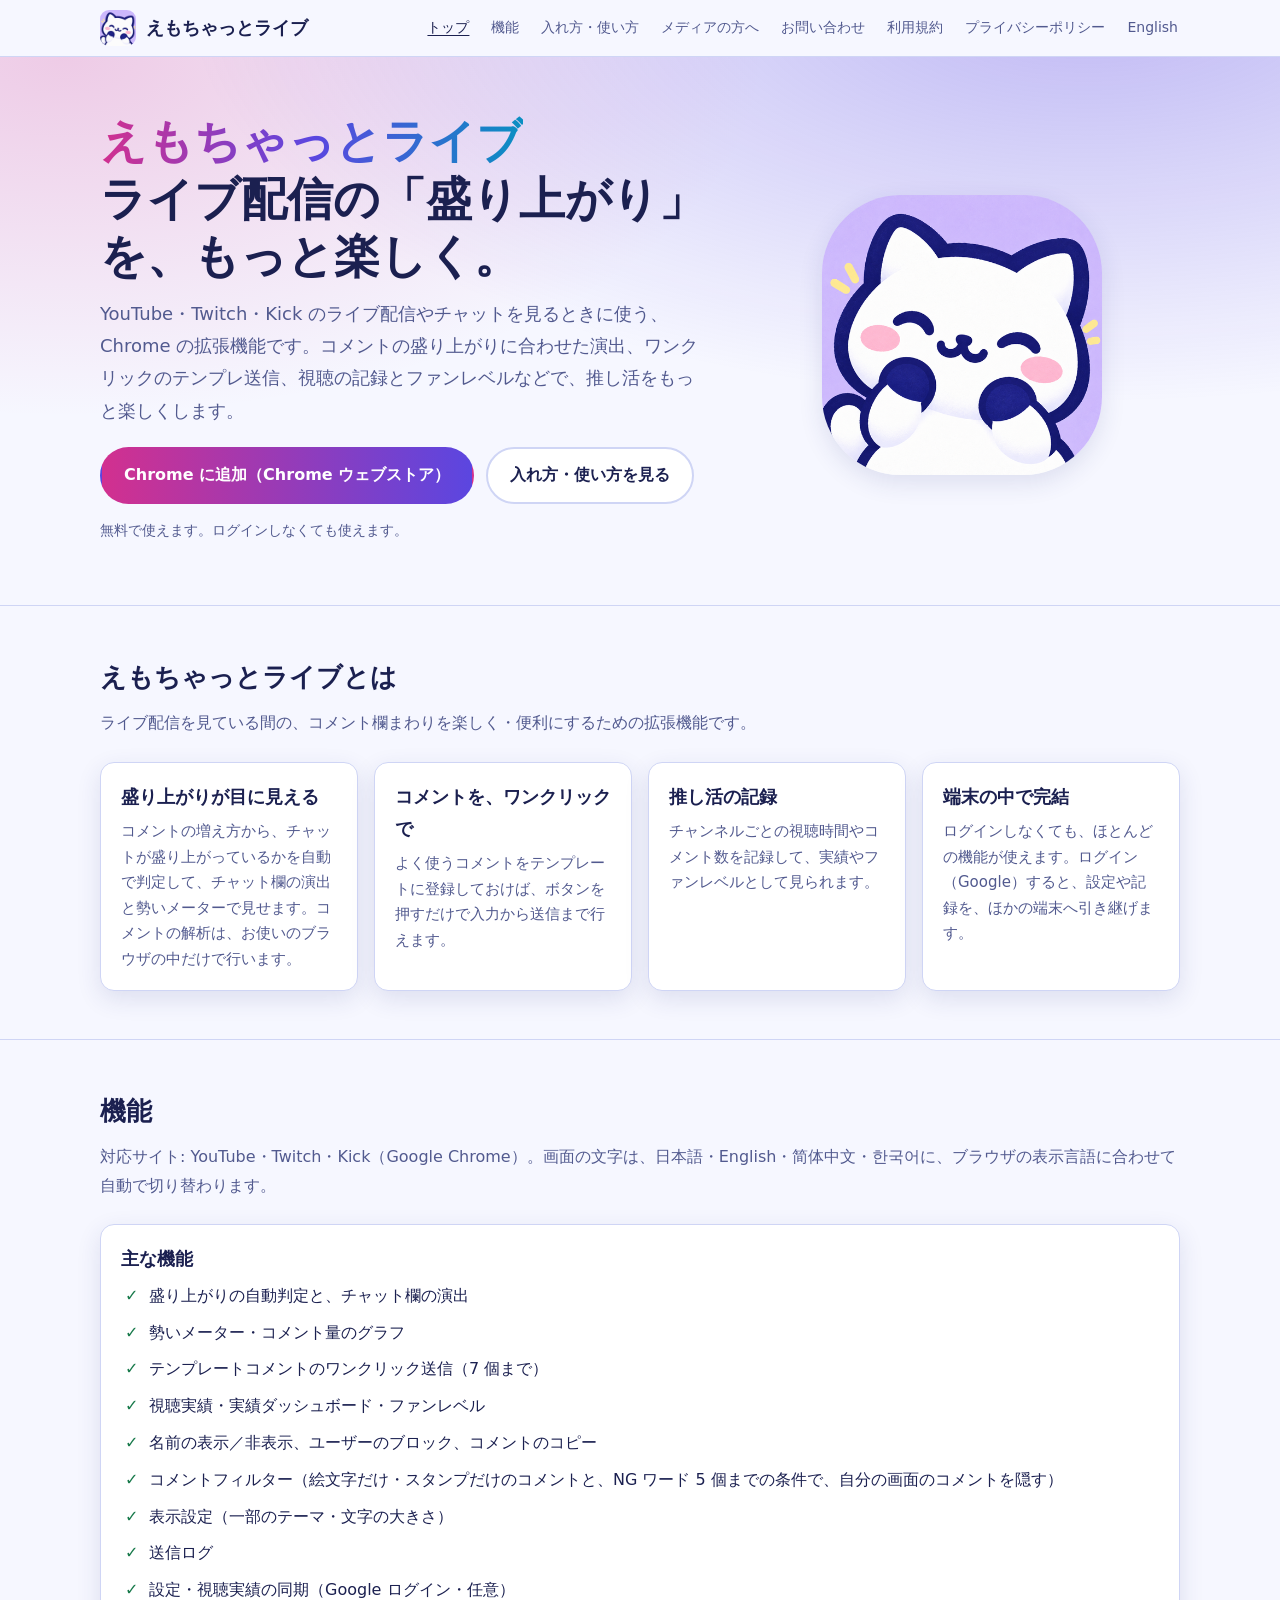
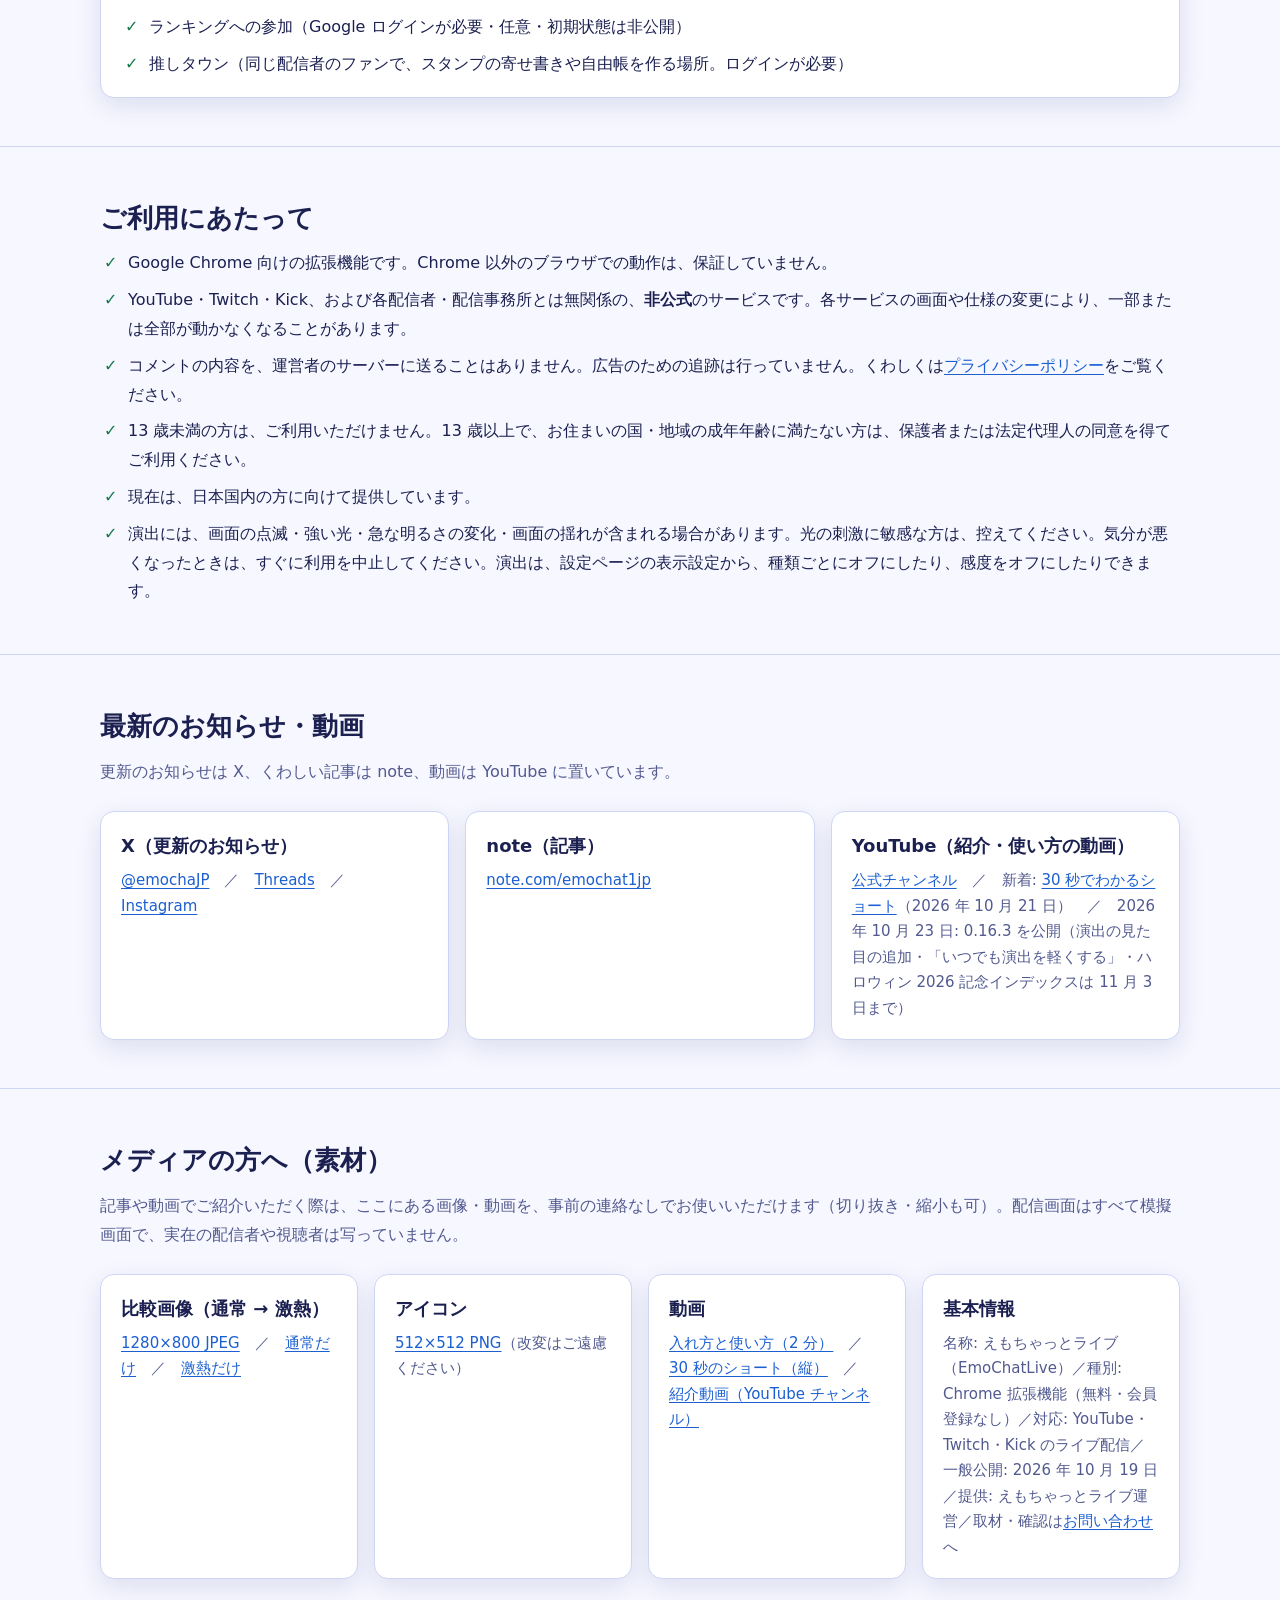
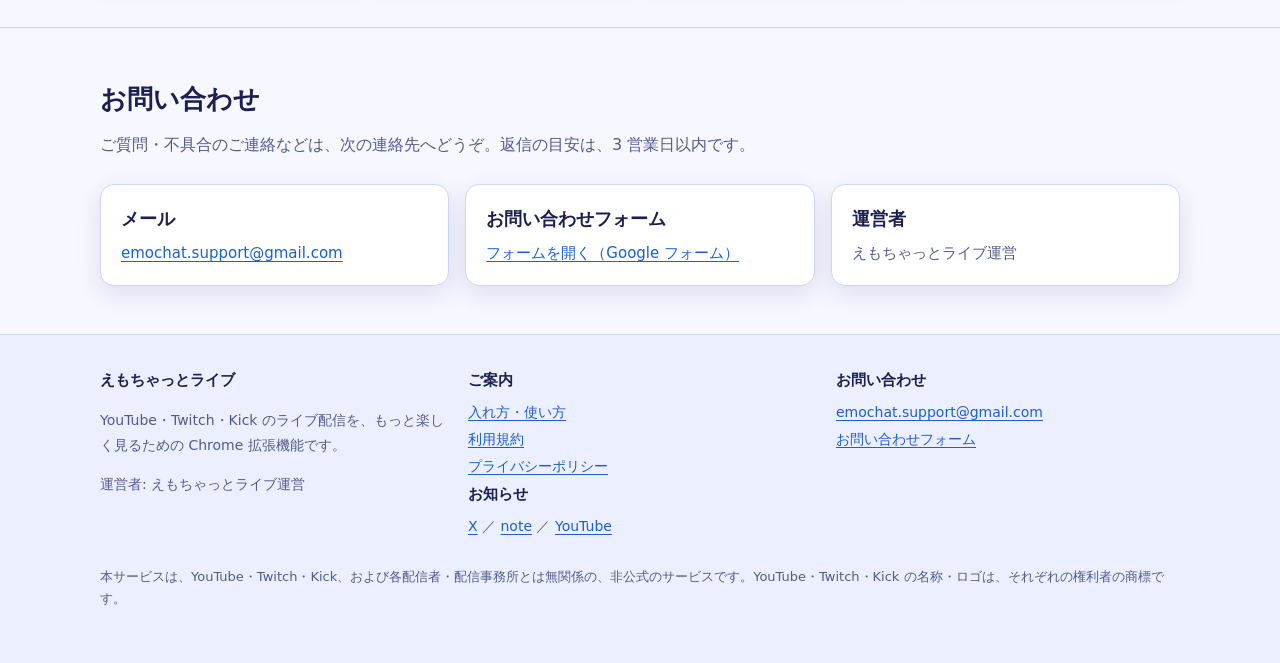
==== commit 0a696360: "0.16.3 のお知らせと更新履歴" ====
--- a/index.html
+++ b/index.html
@@ -125,7 +125,7 @@
     <div class="cards">
       <div class="card"><h3>X（更新のお知らせ）</h3><p><a href="https://x.com/emochaJP" rel="noopener">@emochaJP</a>　／　<a href="https://www.threads.com/@emochajp" rel="noopener">Threads</a>　／　<a href="https://www.instagram.com/emochajp/" rel="noopener">Instagram</a></p></div>
       <div class="card"><h3>note（記事）</h3><p><a href="https://note.com/emochat1jp" rel="noopener">note.com/emochat1jp</a></p></div>
-      <div class="card"><h3>YouTube（紹介・使い方の動画）</h3><p><a href="https://www.youtube.com/channel/UCHvUQa8JIJ85x5aRddIYgwg" rel="noopener">公式チャンネル</a>　／　新着: <a href="https://youtube.com/shorts/TvB9WoNJ7nE" rel="noopener">30 秒でわかるショート</a>（2026 年 10 月 21 日）</p></div>
+      <div class="card"><h3>YouTube（紹介・使い方の動画）</h3><p><a href="https://www.youtube.com/channel/UCHvUQa8JIJ85x5aRddIYgwg" rel="noopener">公式チャンネル</a>　／　新着: <a href="https://youtube.com/shorts/TvB9WoNJ7nE" rel="noopener">30 秒でわかるショート</a>（2026 年 10 月 21 日）　／　2026 年 10 月 23 日: 0.16.3 を公開（演出の見た目の追加・「いつでも演出を軽くする」・ハロウィン 2026 記念インデックスは 11 月 3 日まで）</p></div>
     </div>
   </div>
 </section>
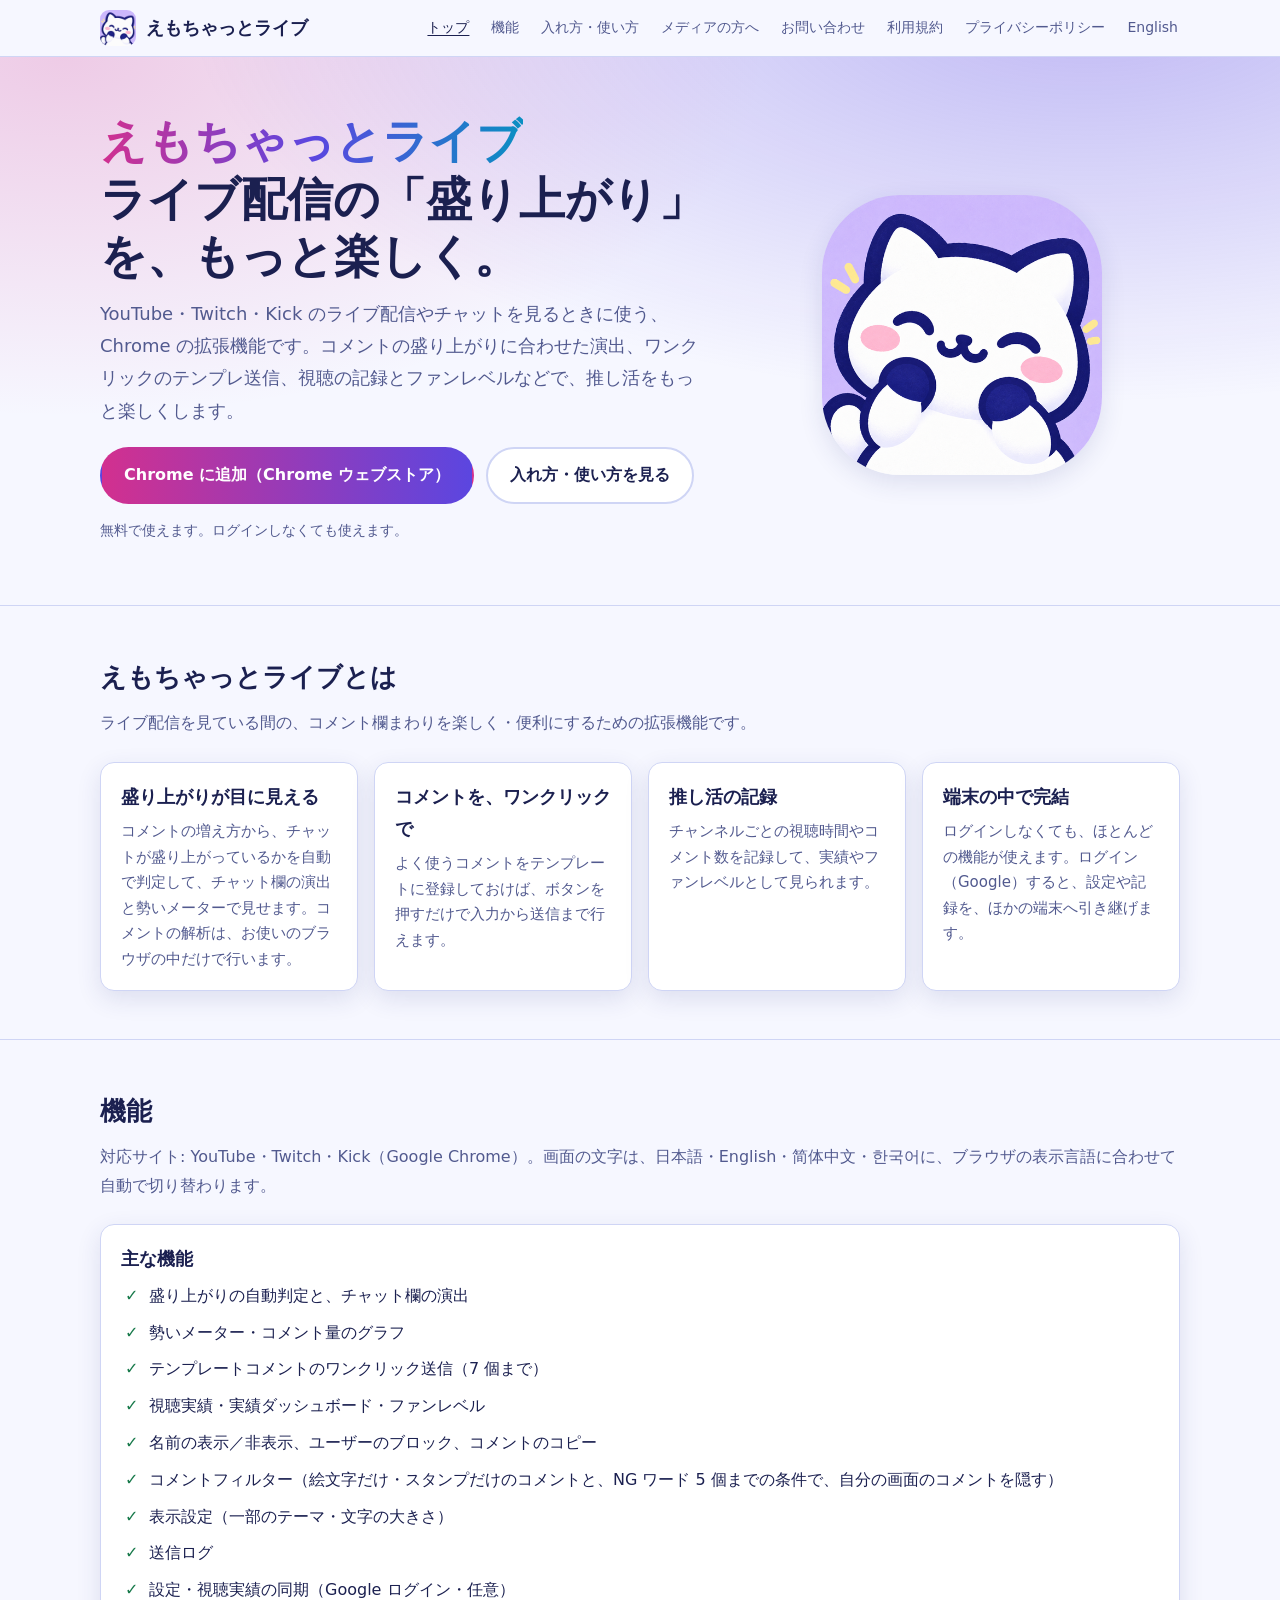
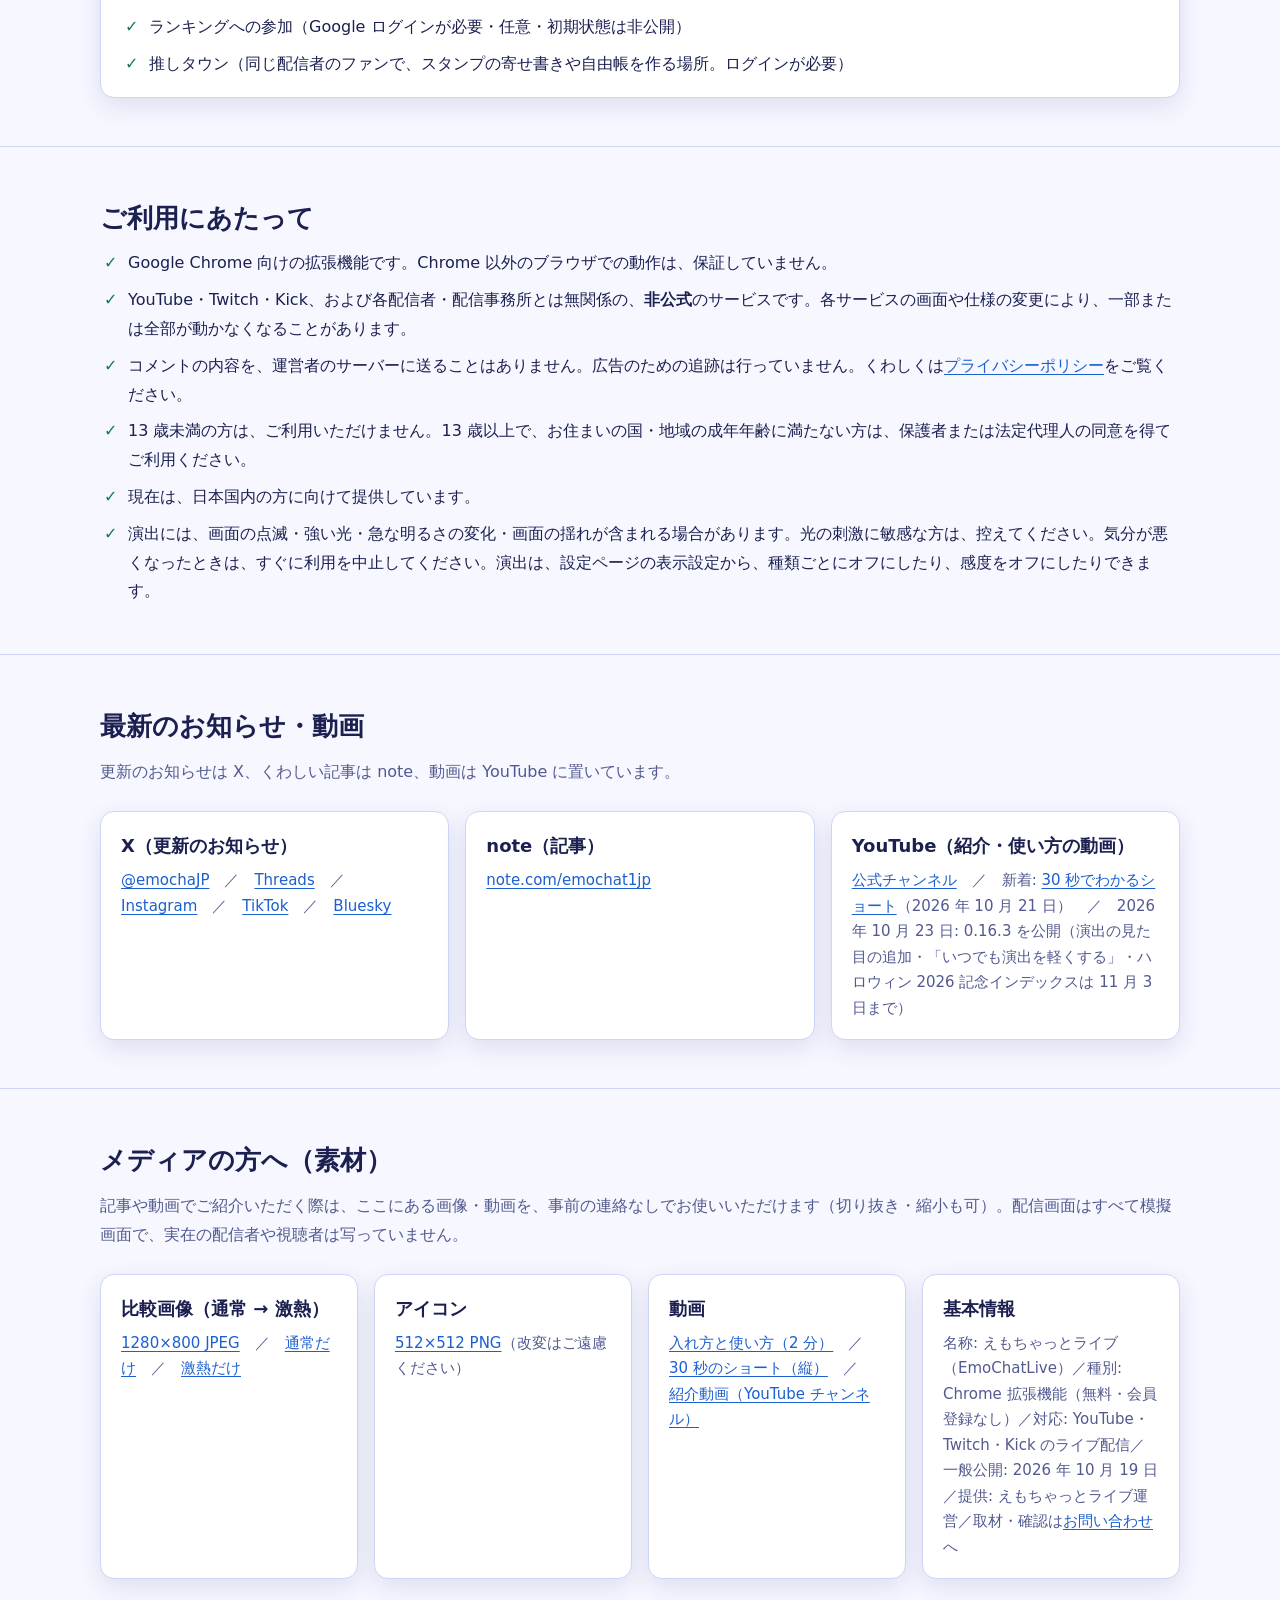
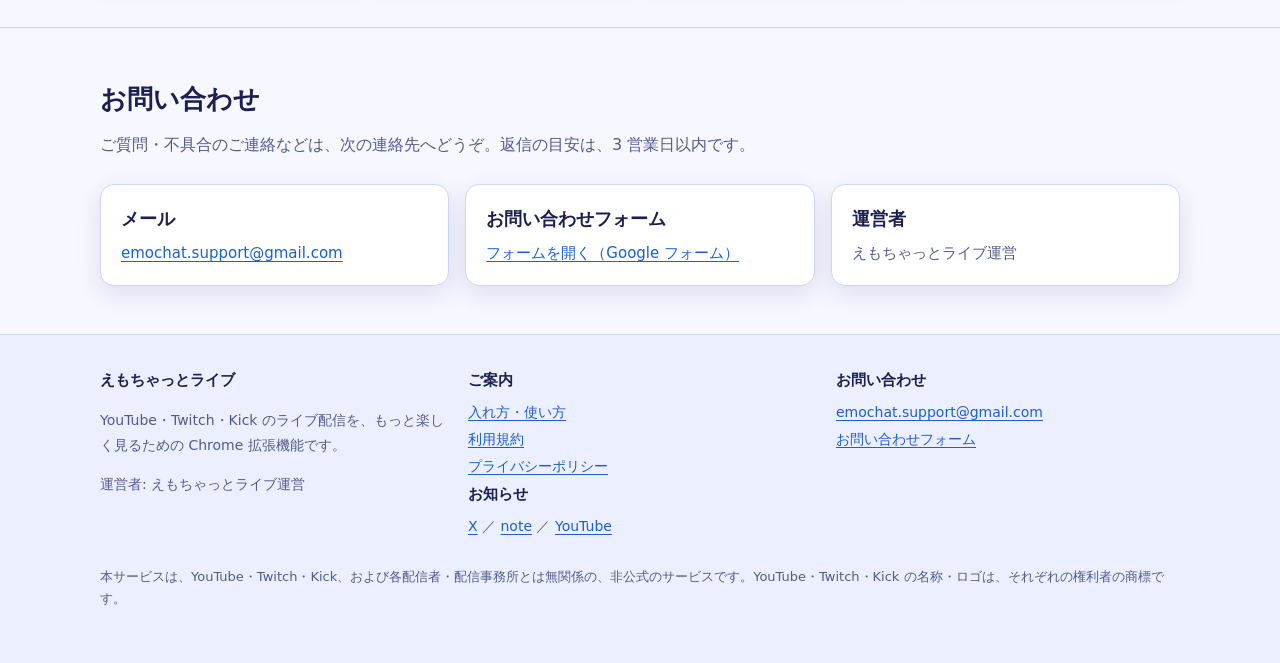
==== commit 83fde5cf: "お知らせに TikTok と Bluesky を追加" ====
--- a/index.html
+++ b/index.html
@@ -123,7 +123,7 @@
     <h2>最新のお知らせ・動画</h2>
     <p class="sub">更新のお知らせは X、くわしい記事は note、動画は YouTube に置いています。</p>
     <div class="cards">
-      <div class="card"><h3>X（更新のお知らせ）</h3><p><a href="https://x.com/emochaJP" rel="noopener">@emochaJP</a>　／　<a href="https://www.threads.com/@emochajp" rel="noopener">Threads</a>　／　<a href="https://www.instagram.com/emochajp/" rel="noopener">Instagram</a></p></div>
+      <div class="card"><h3>X（更新のお知らせ）</h3><p><a href="https://x.com/emochaJP" rel="noopener">@emochaJP</a>　／　<a href="https://www.threads.com/@emochajp" rel="noopener">Threads</a>　／　<a href="https://www.instagram.com/emochajp/" rel="noopener">Instagram</a>　／　<a href="https://www.tiktok.com/@emochajp" rel="noopener">TikTok</a>　／　<a href="https://bsky.app/profile/emochajp.bsky.social" rel="noopener">Bluesky</a></p></div>
       <div class="card"><h3>note（記事）</h3><p><a href="https://note.com/emochat1jp" rel="noopener">note.com/emochat1jp</a></p></div>
       <div class="card"><h3>YouTube（紹介・使い方の動画）</h3><p><a href="https://www.youtube.com/channel/UCHvUQa8JIJ85x5aRddIYgwg" rel="noopener">公式チャンネル</a>　／　新着: <a href="https://youtube.com/shorts/TvB9WoNJ7nE" rel="noopener">30 秒でわかるショート</a>（2026 年 10 月 21 日）　／　2026 年 10 月 23 日: 0.16.3 を公開（演出の見た目の追加・「いつでも演出を軽くする」・ハロウィン 2026 記念インデックスは 11 月 3 日まで）</p></div>
     </div>
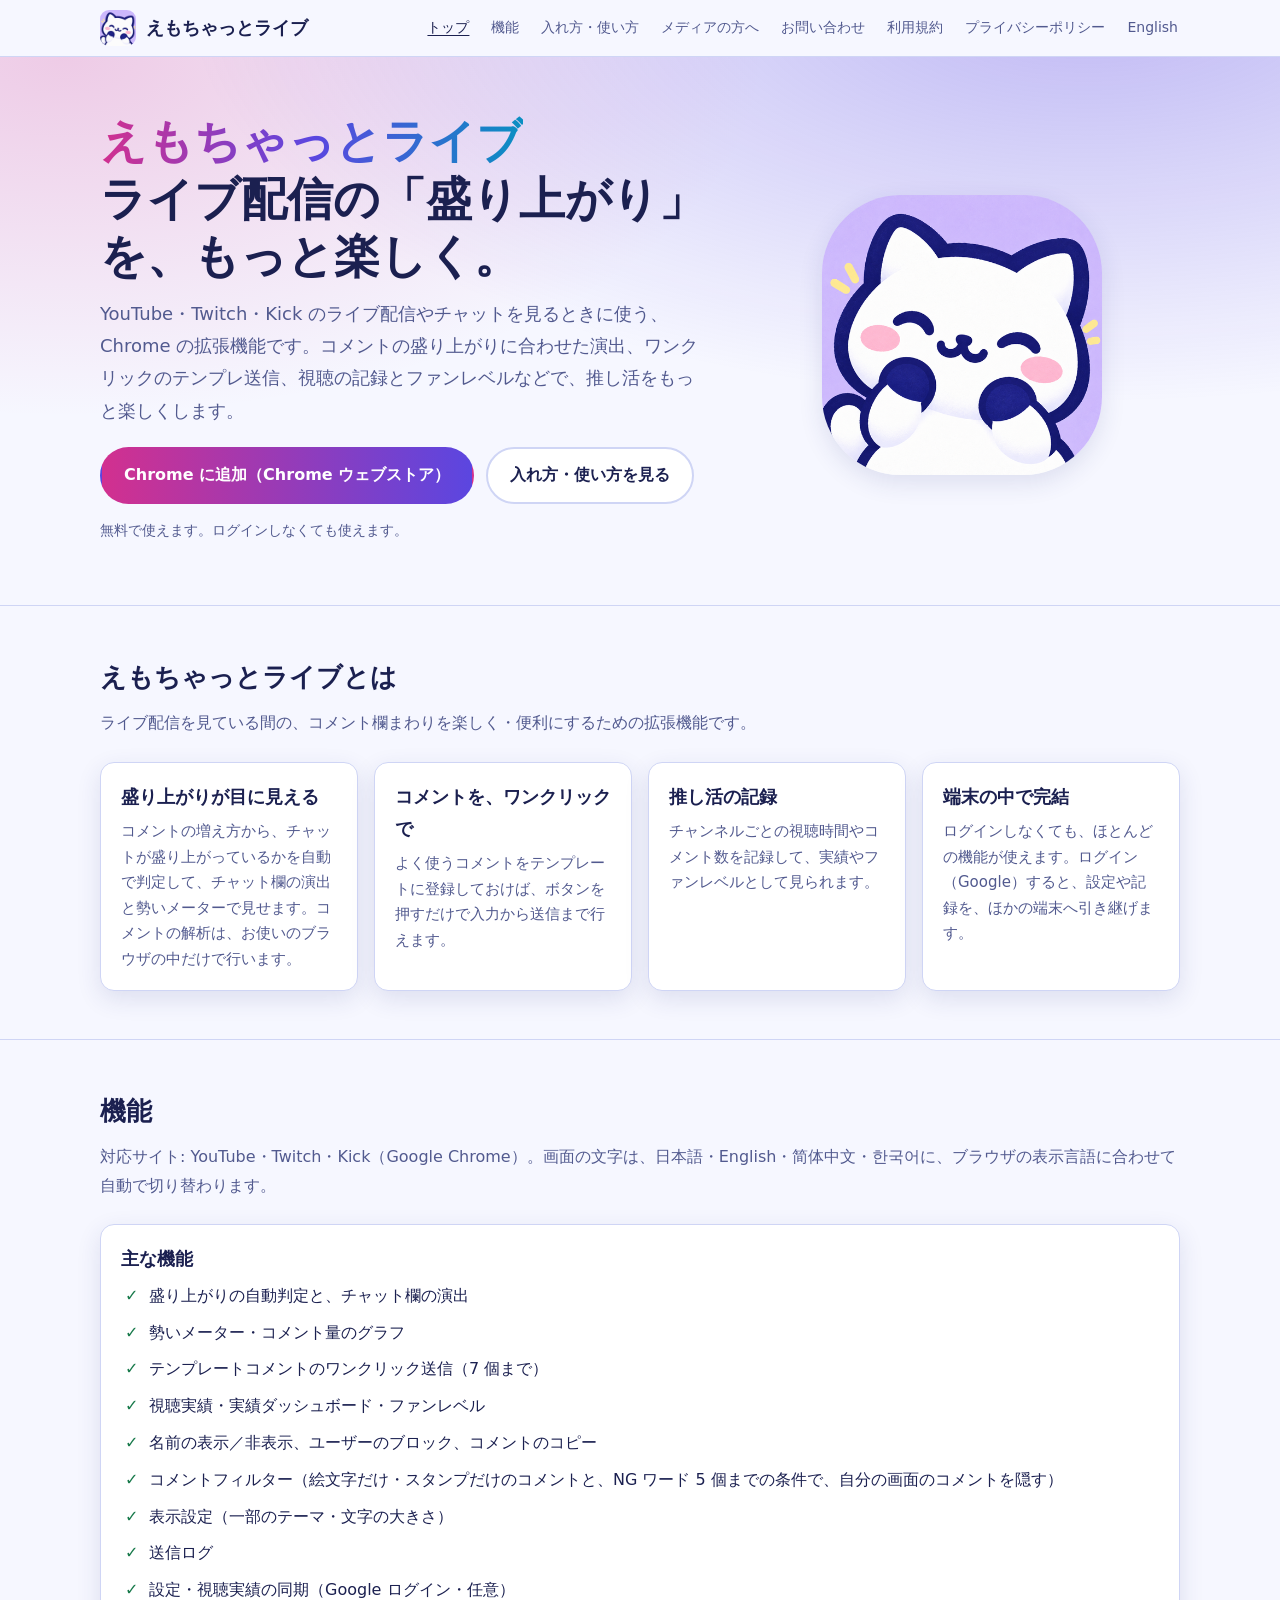
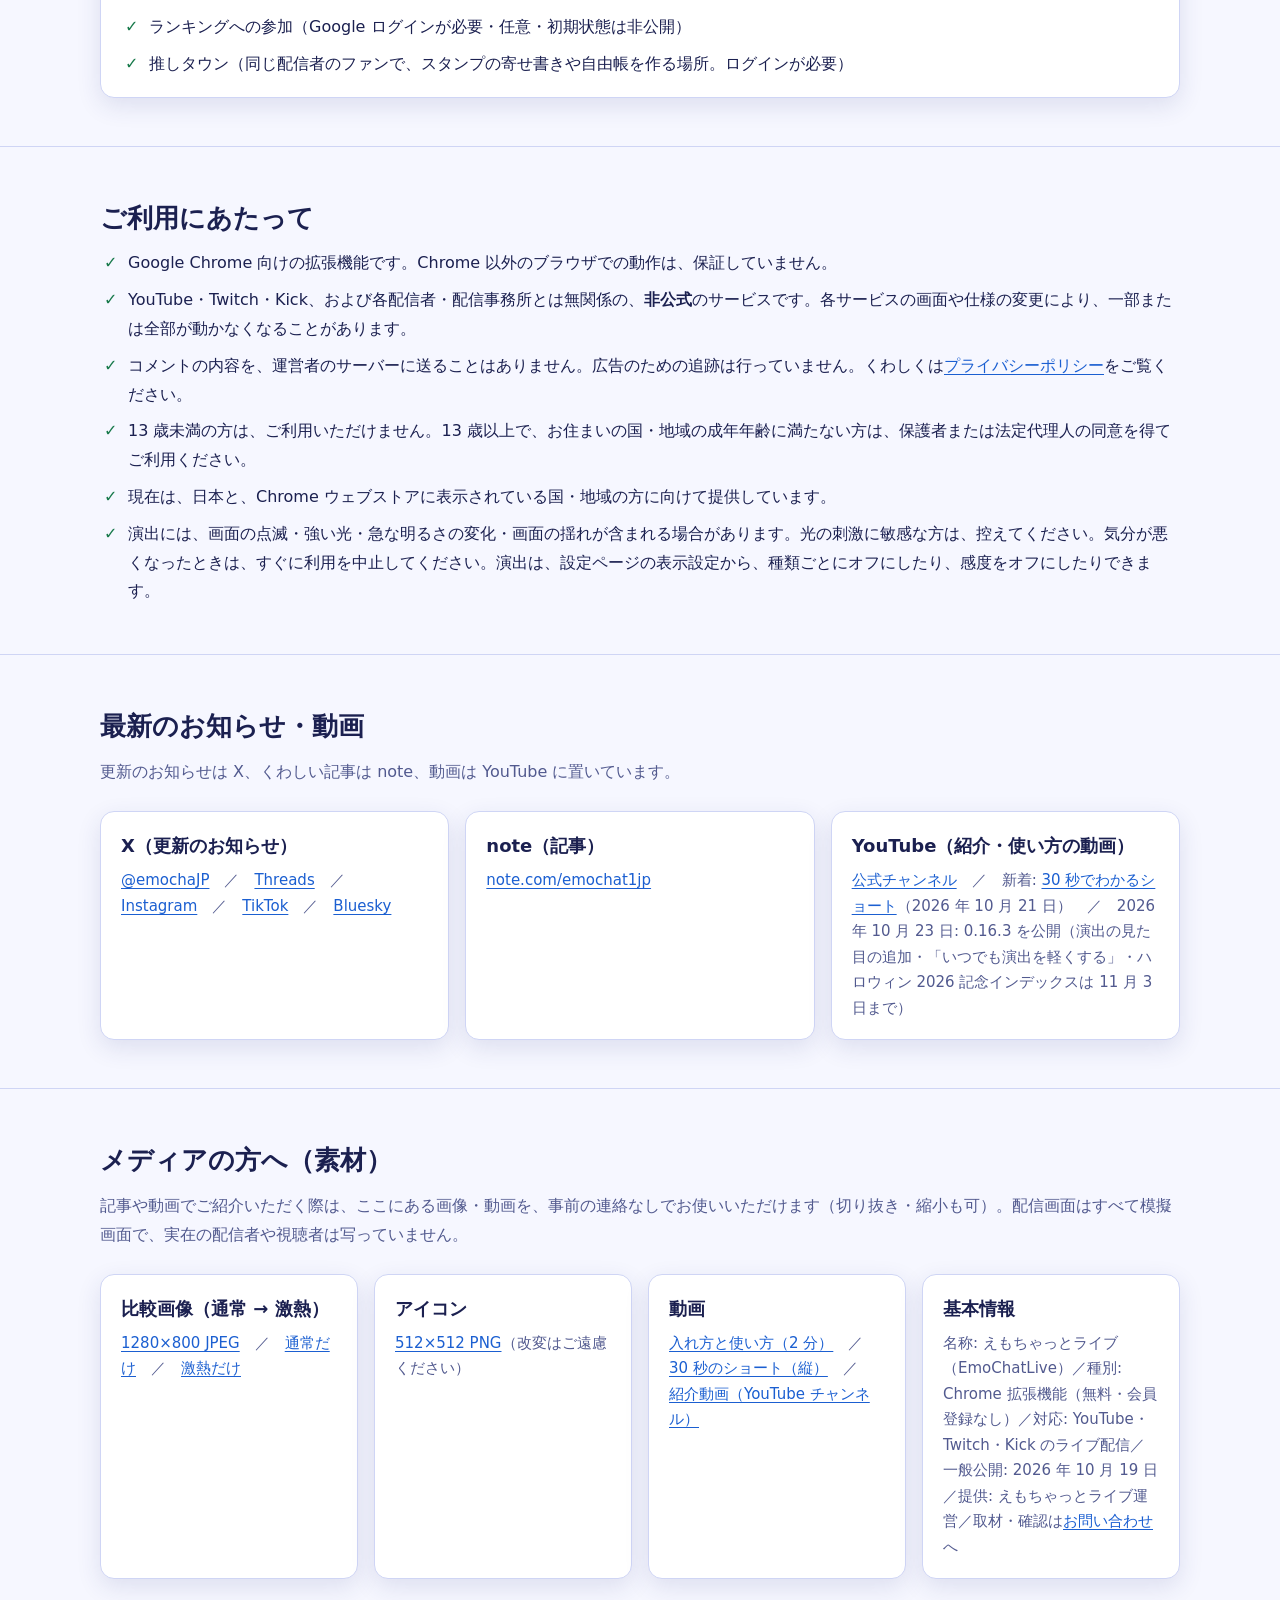
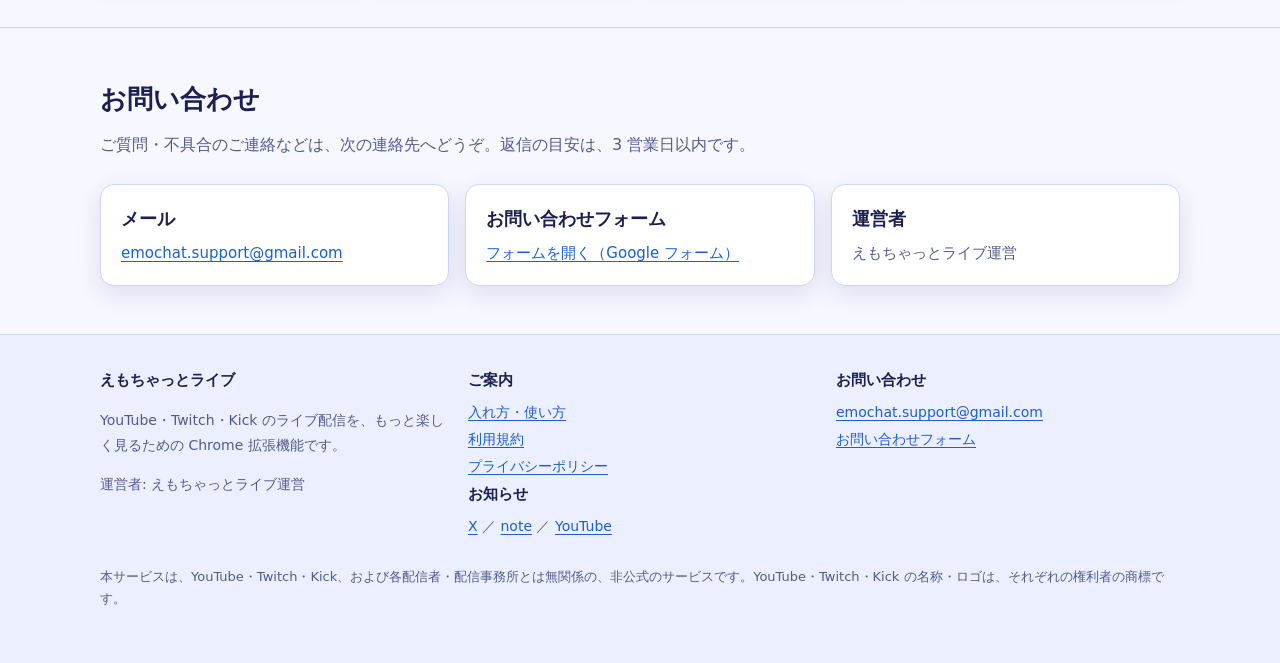
==== commit 476d51c4: "提供地域の文言を、日本とストアの配布地域に（10/25） Co-Authored-By: Claude Sonnet 5.5 <noreply@anthropic.com>" ====
--- a/index.html
+++ b/index.html
@@ -112,7 +112,7 @@
       <li>YouTube・Twitch・Kick、および各配信者・配信事務所とは無関係の、<strong>非公式</strong>のサービスです。各サービスの画面や仕様の変更により、一部または全部が動かなくなることがあります。</li>
       <li>コメントの内容を、運営者のサーバーに送ることはありません。広告のための追跡は行っていません。くわしくは<a href="privacy.html">プライバシーポリシー</a>をご覧ください。</li>
       <li>13 歳未満の方は、ご利用いただけません。13 歳以上で、お住まいの国・地域の成年年齢に満たない方は、保護者または法定代理人の同意を得てご利用ください。</li>
-      <li>現在は、日本国内の方に向けて提供しています。</li>
+      <li>現在は、日本と、Chrome ウェブストアに表示されている国・地域の方に向けて提供しています。</li>
       <li>演出には、画面の点滅・強い光・急な明るさの変化・画面の揺れが含まれる場合があります。光の刺激に敏感な方は、控えてください。気分が悪くなったときは、すぐに利用を中止してください。演出は、設定ページの表示設定から、種類ごとにオフにしたり、感度をオフにしたりできます。</li>
     </ul>
   </div>
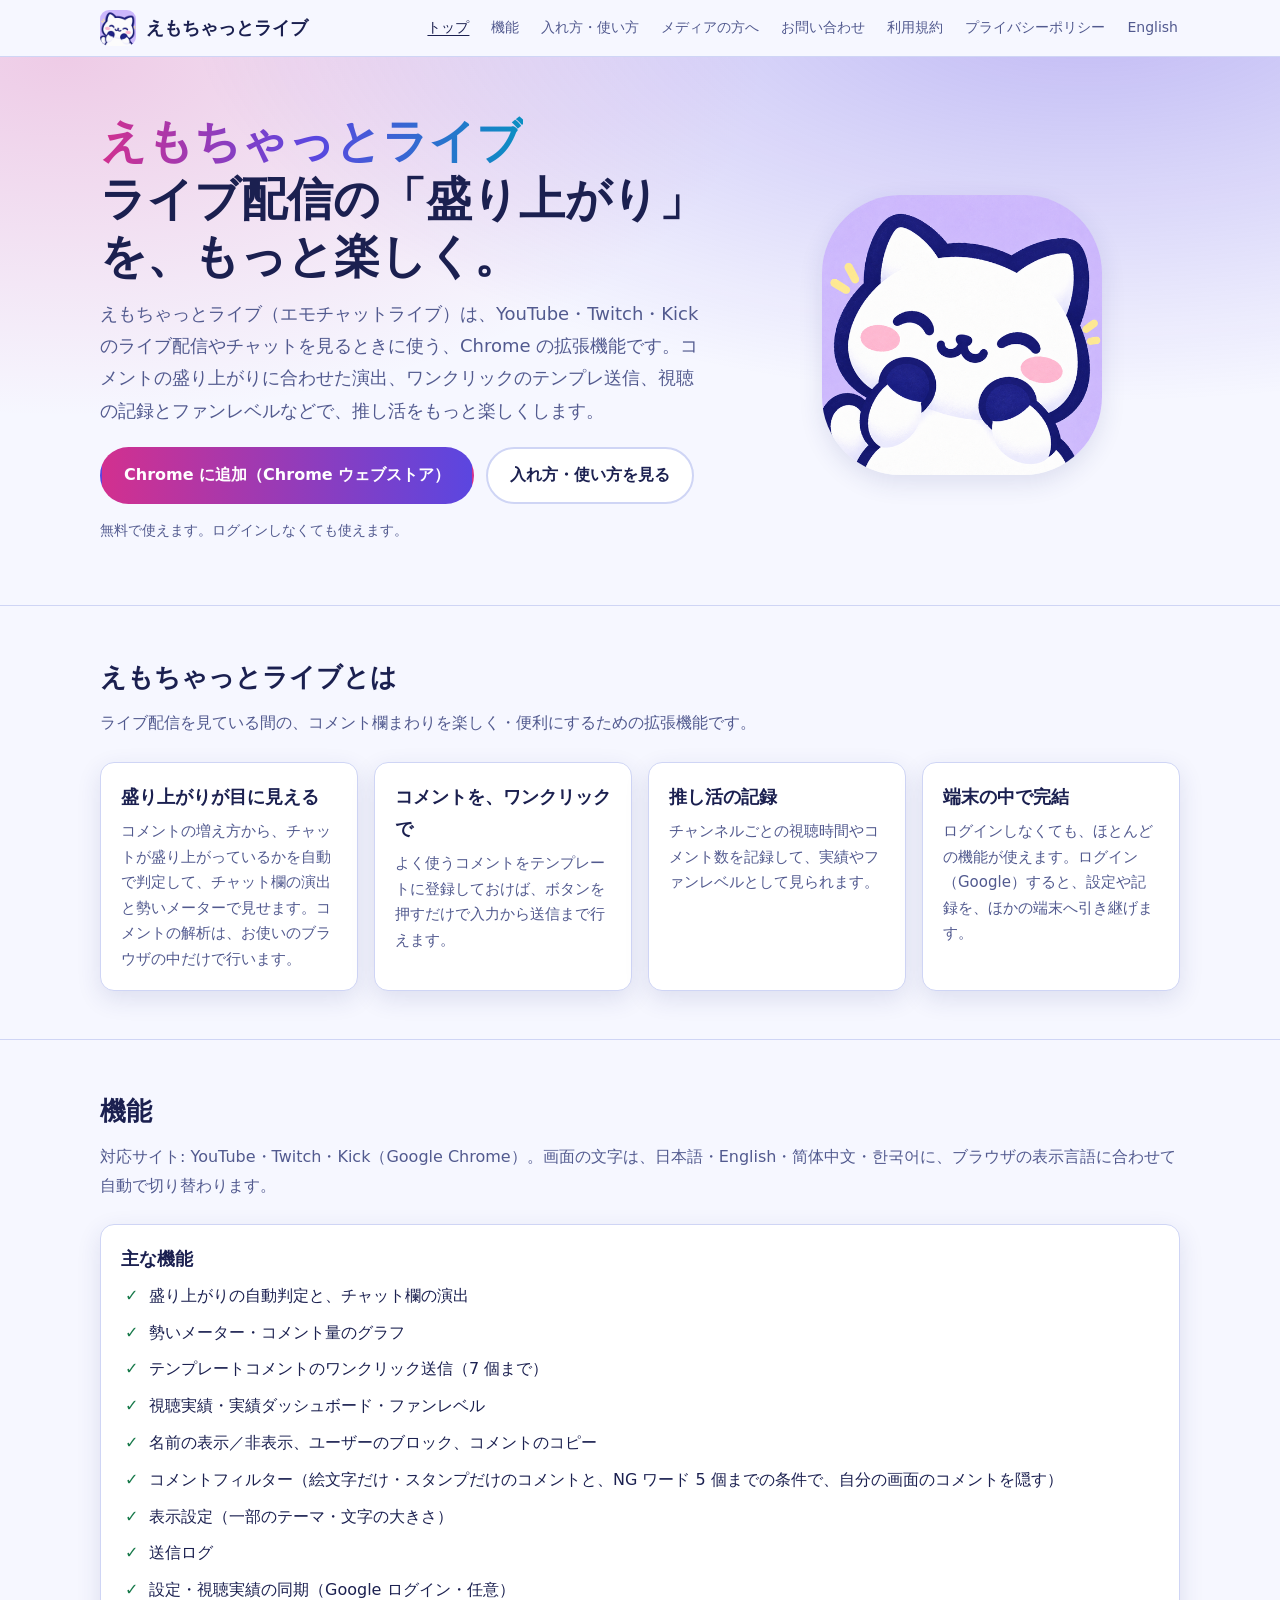
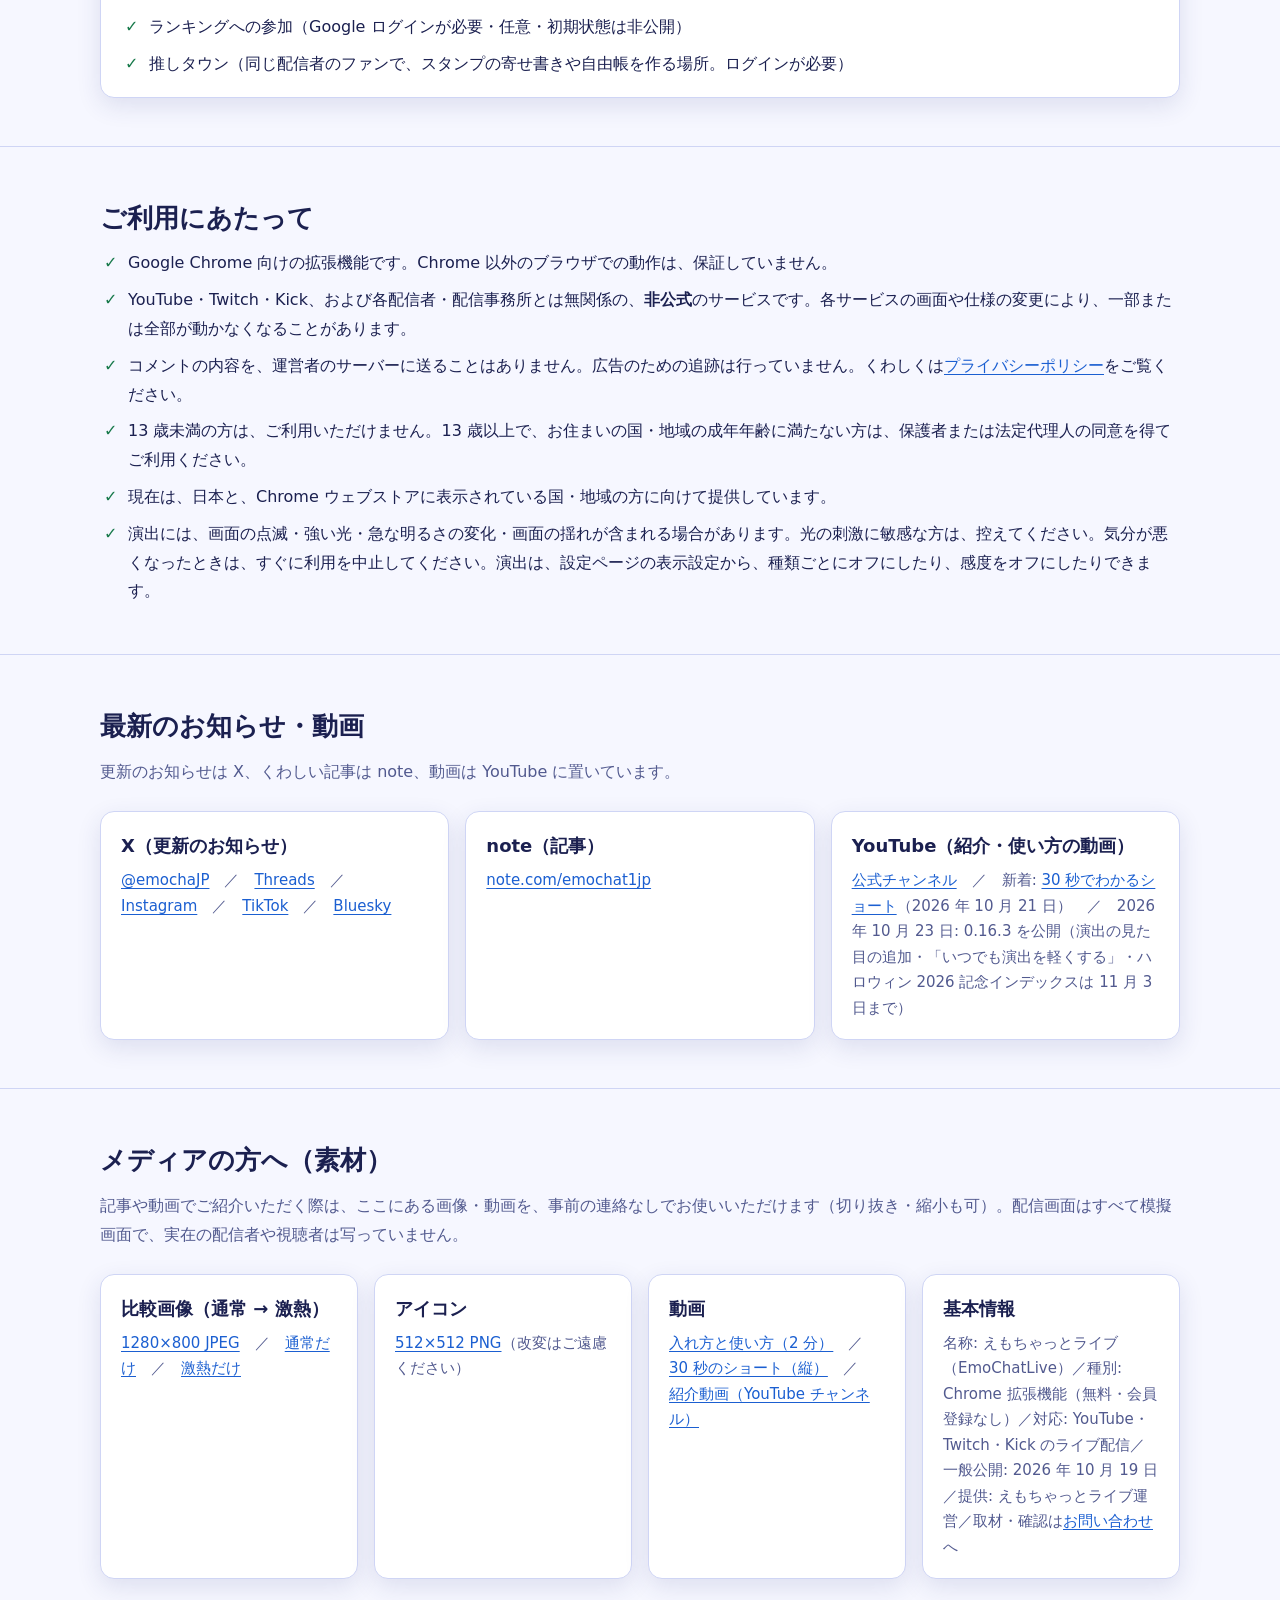
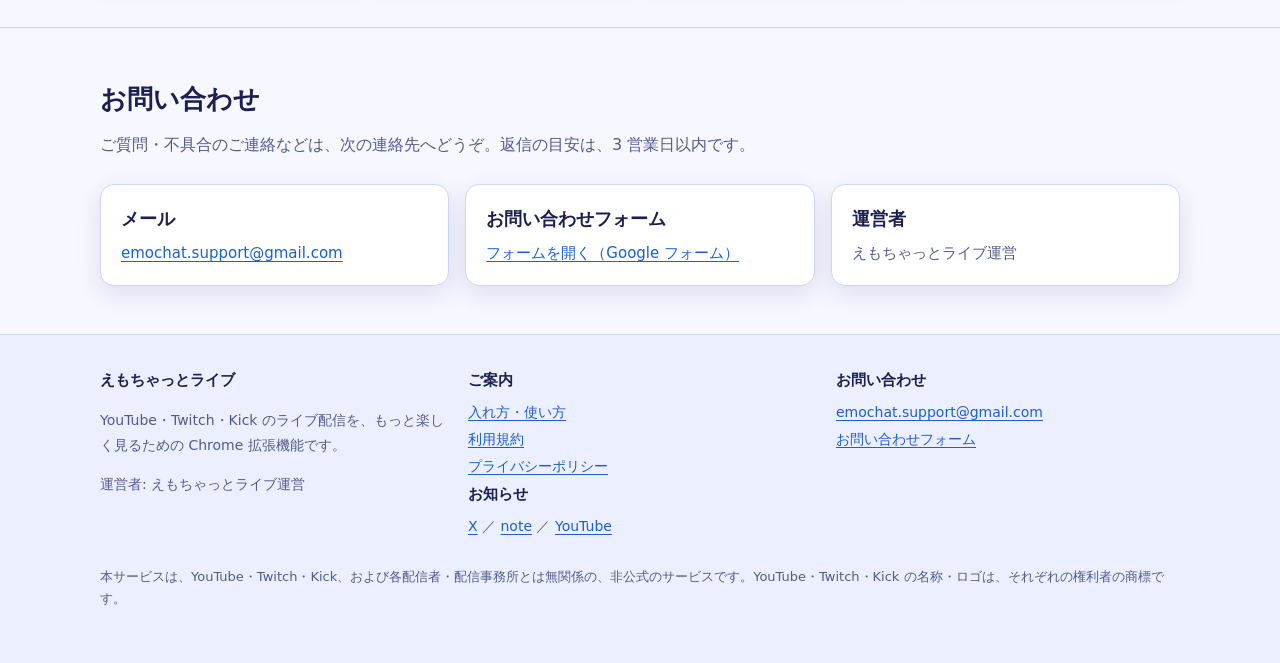
==== commit c7e7e70f: "スマホで来た人への案内（トップ・使い方）と、名前の読み方「エモチャットライブ」をトップに（10/27） Co-Authored-By: Claude Opus 5.5 <noreply@anthrop" ====
--- a/index.html
+++ b/index.html
@@ -5,9 +5,9 @@
 <meta name="viewport" content="width=device-width, initial-scale=1">
 <meta name="google-site-verification" content="KepsqRYicGoGAo3bhRqk8QvxzoFtcmB6B_BzZNCmtBs">
 <title>えもちゃっとライブ｜YouTube・Twitch・Kick のライブ配信のチャット欄が光る Chrome 拡張機能（無料）</title>
-<meta name="description" content="YouTube・Twitch・Kick のライブ配信で、コメントが盛り上がるとチャット欄が光り、紙吹雪や花火が出る無料の Chrome 拡張機能「えもちゃっとライブ」の公式サイト。勢い表示・テンプレ送信・弾幕・名前非表示・推し活の記録まで、会員登録なしで使えます。">
+<meta name="description" content="YouTube・Twitch・Kick のライブ配信で、コメントが盛り上がるとチャット欄が光り、紙吹雪や花火が出る無料の Chrome 拡張機能「えもちゃっとライブ」（エモチャットライブ）の公式サイト。勢い表示・テンプレ送信・弾幕・名前非表示・推し活の記録まで、会員登録なしで使えます。">
 <meta property="og:title" content="えもちゃっとライブ｜ライブ配信のチャット欄が光る Chrome 拡張機能（無料）">
-<meta property="og:description" content="YouTube・Twitch・Kick のライブ配信で、コメントが盛り上がるとチャット欄が光り、紙吹雪や花火が出る無料の Chrome 拡張機能「えもちゃっとライブ」の公式サイト。勢い表示・テンプレ送信・弾幕・名前非表示・推し活の記録まで、会員登録なしで使えます。">
+<meta property="og:description" content="YouTube・Twitch・Kick のライブ配信で、コメントが盛り上がるとチャット欄が光り、紙吹雪や花火が出る無料の Chrome 拡張機能「えもちゃっとライブ」（エモチャットライブ）の公式サイト。勢い表示・テンプレ送信・弾幕・名前非表示・推し活の記録まで、会員登録なしで使えます。">
 <meta property="og:type" content="website">
 <meta property="og:image" content="https://shijou1019-netizen.github.io/emochatlive/assets/og-image.jpg">
 <meta property="og:image:width" content="1200">
@@ -27,7 +27,7 @@
   "@context": "https://schema.org",
   "@type": "SoftwareApplication",
   "name": "えもちゃっとライブ",
-  "alternateName": "EmoChatLive",
+  "alternateName": ["EmoChatLive", "エモチャットライブ"],
   "operatingSystem": "Chrome",
   "applicationCategory": "BrowserApplication",
   "datePublished": "2026-10-19",
@@ -55,12 +55,17 @@
   <div class="wrap">
     <div>
       <h1><span class="grad">えもちゃっとライブ</span><br>ライブ配信の「盛り上がり」を、もっと楽しく。</h1>
-      <p class="lead">YouTube・Twitch・Kick のライブ配信やチャットを見るときに使う、Chrome の拡張機能です。コメントの盛り上がりに合わせた演出、ワンクリックのテンプレ送信、視聴の記録とファンレベルなどで、推し活をもっと楽しくします。</p>
+      <p class="lead">えもちゃっとライブ（エモチャットライブ）は、YouTube・Twitch・Kick のライブ配信やチャットを見るときに使う、Chrome の拡張機能です。コメントの盛り上がりに合わせた演出、ワンクリックのテンプレ送信、視聴の記録とファンレベルなどで、推し活をもっと楽しくします。</p>
       <div class="cta">
         <a class="btn primary" href="https://chromewebstore.google.com/detail/ccmgnfeochdpmiliekmijnaieobbimhi" rel="noopener">Chrome に追加（Chrome ウェブストア）</a>
         <a class="btn ghost" href="guide.html">入れ方・使い方を見る</a>
       </div>
       <p class="note">無料で使えます。ログインしなくても使えます。</p>
+      <div class="phone-note" role="note">
+        <p class="phone-title">スマホでご覧の方へ</p>
+        <p>えもちゃっとライブは、パソコンの Chrome に入れて使う拡張機能です。スマホやタブレットには入れられません。PC の Chrome で「<strong>えもちゃっとライブ</strong>」と検索すると、すぐに見つかります。</p>
+        <p><a class="btn ghost" href="mailto:?subject=%E3%81%88%E3%82%82%E3%81%A1%E3%82%83%E3%81%A3%E3%81%A8%E3%83%A9%E3%82%A4%E3%83%96%EF%BC%88PC%20%E3%81%A7%E9%96%8B%E3%81%8F%EF%BC%89&amp;body=PC%20%E3%81%AE%20Chrome%20%E3%81%A7%E9%96%8B%E3%81%84%E3%81%A6%E3%81%8F%E3%81%A0%E3%81%95%E3%81%84%E3%80%82%0Ahttps%3A%2F%2Fshijou1019-netizen.github.io%2Femochatlive%2Fguide.html">このページを自分あてにメールで送る</a></p>
+      </div>
     </div>
     <img class="icon" src="assets/icon-512.png" alt="えもちゃっとライブのアイコン" width="280" height="280">
   </div>
--- a/assets/site.css
+++ b/assets/site.css
@@ -78,6 +78,13 @@
 .cta { display: flex; gap: 12px; flex-wrap: wrap; align-items: center; }
 .note { color: var(--muted); font-size: 14px; }
 
+/* スマホでご覧の方へ（2026-10-27）: 拡張機能は PC の Chrome にしか入れられないので、スマホ・タブレットで来た人にだけ出す。script は使わない */
+.phone-note { display: none; margin: 18px 0 0; padding: 14px 16px; border-radius: var(--radius); background: var(--surface); border: 2px solid var(--accent); }
+.phone-note p { margin: 0 0 10px; font-size: 15px; line-height: 1.7; }
+.phone-note p:last-child { margin-bottom: 0; }
+.phone-note .phone-title { font-weight: 700; color: var(--accent); }
+@media (hover: none) and (pointer: coarse), (max-width: 640px) { .phone-note { display: block; } }
+
 /* セクション */
 section.block { padding: 48px 0; border-top: 1px solid var(--border); }
 section.block h2 { font-size: 26px; margin: 0 0 8px; }
